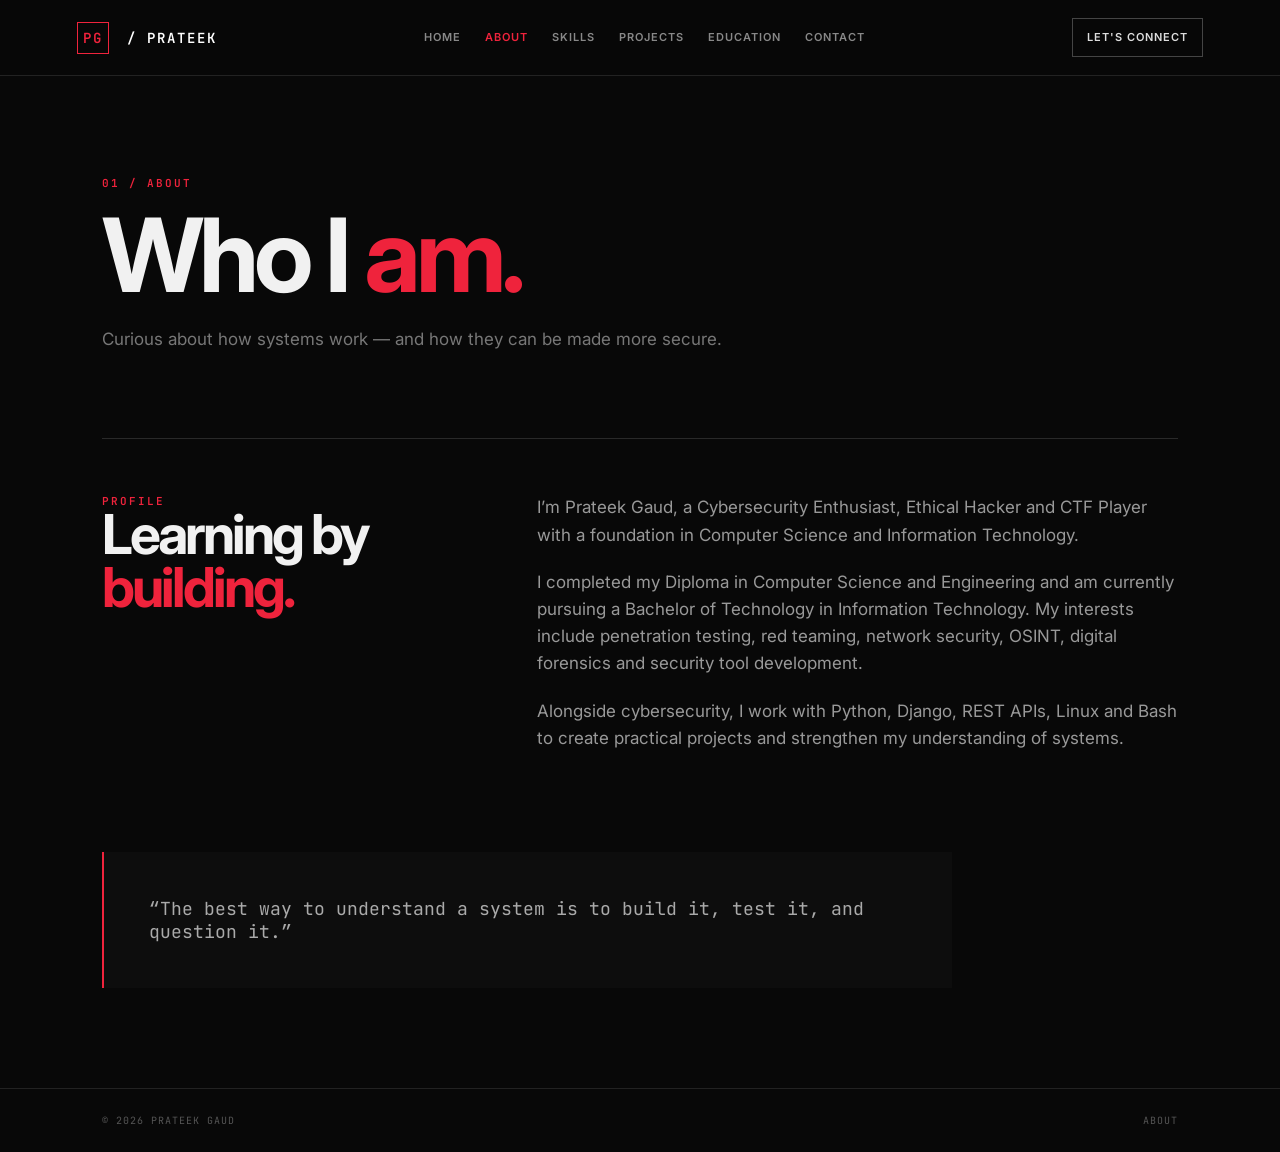
==== about.html @ 1eef25e3 "Add files via upload" ====
<!DOCTYPE html>
<html lang="en">

<head>
    <meta charset="UTF-8">
    <meta name="viewport" content="width=device-width, initial-scale=1.0">
    <title>About | Prateek Gaud</title>
    <link rel="preconnect" href="https://fonts.googleapis.com">
    <link rel="preconnect" href="https://fonts.gstatic.com" crossorigin>
    <link
        href="https://fonts.googleapis.com/css2?family=Inter:wght@400;500;600;700;800&family=JetBrains+Mono:wght@400;500;600&display=swap"
        rel="stylesheet">
    <link rel="stylesheet" href="style.css">
</head>

<body>
    <header class="nav"><a class="logo" href="index.html"><span>PG</span> / PRATEEK</a>
        <nav><a href="index.html">Home</a><a class="active" href="about.html">About</a><a
                href="skills.html">Skills</a><a href="projects.html">Projects</a><a
                href="education.html">Education</a><a href="contact.html">Contact</a></nav><a class="nav-cta"
            href="contact.html">Let's Connect</a>
    </header>
    <main class="page">
        <div class="page-head">
            <p class="kicker">01 / ABOUT</p>
            <h1>Who I <span>am.</span></h1>
            <p>Curious about how systems work — and how they can be made more secure.</p>
        </div>
        <section class="content-grid">
            <div>
                <p class="label">PROFILE</p>
                <h2>Learning by<br><span>building.</span></h2>
            </div>
            <div class="prose">
                <p>I’m Prateek Gaud, a Cybersecurity Enthusiast, Ethical Hacker and CTF Player with a foundation in
                    Computer Science and Information Technology.</p>
                <p>I completed my Diploma in Computer Science and Engineering and am currently pursuing a Bachelor of
                    Technology in Information Technology. My interests include penetration testing, red teaming, network
                    security, OSINT, digital forensics and security tool development.</p>
                <p>Alongside cybersecurity, I work with Python, Django, REST APIs, Linux and Bash to create practical
                    projects and strengthen my understanding of systems.</p>
            </div>
        </section>
        <section class="quote">“The best way to understand a system is to build it, test it, and question it.”</section>
    </main>
    <footer><span>© 2026 PRATEEK GAUD</span><span>ABOUT</span></footer>
</body>

</html>
---- style.css ----
* {
    box-sizing: border-box;
    margin: 0;
    padding: 0
}

html {
    scroll-behavior: smooth
}

body {
    background: #080808;
    color: #f1f1f1;
    font-family: Inter, system-ui, sans-serif;
    line-height: 1.6;
    min-height: 100vh
}

.nav {
    height: 76px;
    padding: 0 6vw;
    display: flex;
    align-items: center;
    justify-content: space-between;
    border-bottom: 1px solid #222;
    position: sticky;
    top: 0;
    background: rgba(8, 8, 8, .9);
    backdrop-filter: blur(14px);
    z-index: 9
}

.logo {
    color: #fff;
    text-decoration: none;
    font: 600 14px "JetBrains Mono", monospace;
    letter-spacing: 2px
}

.logo span {
    display: inline-grid;
    place-items: center;
    width: 32px;
    height: 32px;
    border: 1px solid #ef233c;
    color: #ef233c;
    margin-right: 8px
}

.nav nav {
    display: flex;
    gap: 24px
}

.nav nav a,
.nav-cta {
    color: #888;
    text-decoration: none;
    font-size: 11px;
    font-weight: 600;
    letter-spacing: 1px;
    text-transform: uppercase
}

.nav nav a:hover,
.nav nav a.active {
    color: #ef233c
}

.nav-cta {
    border: 1px solid #444;
    padding: 10px 14px;
    color: #ddd
}

.hero {
    min-height: calc(100vh - 76px);
    padding: 8vw;
    display: grid;
    grid-template-columns: 1.3fr .7fr;
    gap: 7vw;
    align-items: center;
    position: relative
}

.hero-grid {
    position: absolute;
    inset: 0;
    background-image: linear-gradient(#171717 1px, transparent 1px), linear-gradient(90deg, #171717 1px, transparent 1px);
    background-size: 70px 70px;
    mask-image: linear-gradient(to bottom, black, transparent 75%);
    opacity: .35
}

.hero-copy,
.hero-card {
    position: relative;
    z-index: 1
}

.eyebrow,
.kicker,
.project-meta,
.card-tag,
.label,
.edu-status {
    font: 600 11px "JetBrains Mono", monospace;
    letter-spacing: 2px;
    color: #ef233c
}

.pulse {
    display: inline-block;
    width: 7px;
    height: 7px;
    border-radius: 50%;
    background: #ef233c;
    box-shadow: 0 0 15px #ef233c;
    margin-right: 8px
}

.hero h1 {
    font-size: clamp(70px, 10vw, 150px);
    line-height: .84;
    letter-spacing: -7px;
    margin: 24px 0 32px;
    font-weight: 800
}

.hero h1 em {
    font-style: normal;
    color: #ef233c
}

.hero-text {
    max-width: 650px;
    color: #aaa;
    font-size: 17px
}

.hero-text strong {
    color: #fff
}

.hero-actions {
    display: flex;
    gap: 12px;
    margin: 34px 0
}

.btn {
    display: inline-block;
    padding: 14px 20px;
    text-decoration: none;
    font-size: 12px;
    font-weight: 700;
    text-transform: uppercase;
    letter-spacing: 1px
}

.btn.primary {
    background: #ef233c;
    color: #fff
}

.btn.ghost {
    border: 1px solid #444;
    color: #ddd
}

.terminal {
    max-width: 590px;
    border: 1px solid #2b2b2b;
    background: #0d0d0d;
    margin-top: 36px;
    font: 12px "JetBrains Mono", monospace
}

.terminal-top {
    height: 34px;
    border-bottom: 1px solid #262626;
    display: flex;
    align-items: center;
    gap: 6px;
    padding: 0 12px;
    color: #666
}

.terminal-top i {
    width: 7px;
    height: 7px;
    border-radius: 50%;
    background: #333
}

.terminal-top span {
    margin-left: 8px
}

.terminal-body {
    padding: 15px 18px
}

.terminal-body p {
    margin: 5px 0
}

.prompt {
    color: #ef233c
}

.out {
    color: #888;
    padding-left: 17px
}

.hero-card {
    border: 1px solid #292929;
    padding: 38px;
    background: linear-gradient(145deg, #111, #090909);
    min-height: 430px;
    display: flex;
    flex-direction: column;
    justify-content: space-between
}

.crosshair {
    font: 80px "JetBrains Mono";
    color: #ef233c;
    opacity: .7;
    position: absolute;
    right: 25px;
    top: 40px
}

.hero-card h3 {
    font-size: 48px;
    line-height: 1;
    letter-spacing: -2px;
    margin-top: 60px
}

.stats {
    border-top: 1px solid #333;
    padding-top: 22px;
    display: flex;
    justify-content: space-between
}

.stats div {
    display: flex;
    flex-direction: column
}

.stats strong {
    font: 500 23px "JetBrains Mono";
    color: #ef233c
}

.stats span {
    font-size: 10px;
    text-transform: uppercase;
    color: #777;
    letter-spacing: 1px
}

.home-strip {
    display: grid;
    grid-template-columns: repeat(3, 1fr);
    border-top: 1px solid #222
}

.home-strip>div {
    padding: 45px 7vw;
    border-right: 1px solid #222
}

.home-strip>div:last-child {
    border-right: 0
}

.home-strip span {
    color: #ef233c;
    font: 12px "JetBrains Mono"
}

.home-strip h2 {
    margin: 12px 0 5px
}

.home-strip p {
    color: #777;
    font-size: 14px
}

.page {
    padding: 100px 8vw;
    min-height: calc(100vh - 130px)
}

.page-head {
    max-width: 850px;
    padding-bottom: 85px
}

.page-head h1 {
    font-size: clamp(55px, 8vw, 105px);
    line-height: .92;
    letter-spacing: -5px;
    margin: 18px 0 24px
}

.page-head h1 span,
.page h2 span,
.contact-page h1 span {
    color: #ef233c
}

.page-head>p:last-child {
    color: #777;
    font-size: 17px;
    max-width: 650px
}

.content-grid {
    display: grid;
    grid-template-columns: .7fr 1.3fr;
    gap: 7vw;
    border-top: 1px solid #292929;
    padding-top: 55px
}

.content-grid h2 {
    font-size: 55px;
    line-height: .95;
    letter-spacing: -3px
}

.prose {
    max-width: 720px;
    color: #999;
    font-size: 17px
}

.prose p+p {
    margin-top: 20px
}

.quote {
    margin-top: 100px;
    padding: 45px;
    border-left: 2px solid #ef233c;
    background: #0d0d0d;
    color: #aaa;
    font: 18px "JetBrains Mono";
    max-width: 850px
}

.skill-grid {
    display: grid;
    grid-template-columns: 1fr 1fr;
    border-top: 1px solid #292929
}

.skill-grid.large {
    max-width: 1000px
}

.skill {
    padding: 35px 30px 38px 0;
    border-bottom: 1px solid #292929
}

.skill:nth-child(odd) {
    border-right: 1px solid #292929;
    padding-right: 45px
}

.skill:nth-child(even) {
    padding-left: 45px
}

.num,
.project-number {
    font: 12px "JetBrains Mono";
    color: #ef233c
}

.skill h3 {
    margin: 17px 0 8px;
    font-size: 25px
}

.skill p {
    color: #777;
    font-size: 14px
}

.project-list {
    border-top: 1px solid #292929
}

.project {
    display: grid;
    grid-template-columns: 60px 1fr 45px;
    gap: 25px;
    padding: 34px 0;
    border-bottom: 1px solid #292929;
    align-items: start
}

.project-main h3 {
    font-size: 32px;
    margin: 7px 0
}

.project-main p {
    color: #888;
    max-width: 750px
}

.tags {
    display: flex;
    flex-wrap: wrap;
    gap: 8px;
    margin-top: 18px
}

.tags span {
    border: 1px solid #333;
    padding: 5px 9px;
    color: #777;
    font: 10px "JetBrains Mono"
}

.arrow {
    color: #ef233c;
    text-decoration: none;
    font-size: 25px
}

.education-timeline {
    border-left: 1px solid #333;
    max-width: 1000px
}

.edu-card {
    display: grid;
    grid-template-columns: 150px 1fr;
    gap: 30px;
    padding: 0 0 65px 35px;
    position: relative
}

.edu-card:before {
    content: "";
    position: absolute;
    left: -4px;
    top: 5px;
    width: 7px;
    height: 7px;
    border-radius: 50%;
    background: #555
}

.edu-card.current:before {
    background: #ef233c;
    box-shadow: 0 0 12px #ef233c
}

.edu-year {
    font: 12px "JetBrains Mono";
    color: #ef233c
}

.edu-card h2 {
    font-size: 29px;
    margin: 8px 0
}

.edu-date {
    font: 12px "JetBrains Mono";
    color: #666;
    margin-bottom: 14px
}

.edu-card p:not(.edu-date) {
    color: #777;
    max-width: 700px
}

.contact-page {
    min-height: calc(100vh - 130px);
    display: flex;
    flex-direction: column;
    align-items: center;
    justify-content: center;
    text-align: center;
    padding: 100px 7vw;
    background: radial-gradient(circle at 50% 40%, #210b0f 0, #080808 42%)
}

.contact-page h1 {
    font-size: clamp(55px, 8vw, 110px);
    line-height: .9;
    letter-spacing: -5px;
    margin: 20px 0
}

.contact-page>p:not(.kicker) {
    color: #888
}

.contact-links {
    display: flex;
    justify-content: center;
    gap: 12px;
    margin-top: 38px;
    flex-wrap: wrap
}

.contact-links a {
    color: #fff;
    text-decoration: none;
    border: 1px solid #333;
    padding: 13px 20px;
    font-size: 12px;
    text-transform: uppercase;
    letter-spacing: 1px
}

.contact-links a:hover {
    border-color: #ef233c;
    color: #ef233c
}

.contact-note {
    margin-top: 30px;
    color: #555;
    font-size: 11px;
    font-family: "JetBrains Mono"
}

footer {
    padding: 25px 8vw;
    border-top: 1px solid #222;
    display: flex;
    justify-content: space-between;
    color: #555;
    font: 10px "JetBrains Mono";
    letter-spacing: 1px
}

@media(max-width:900px) {
    .nav {
        padding: 0 5vw
    }

    .nav nav {
        display: none
    }

    .nav-cta {
        padding: 9px 11px
    }

    .hero {
        grid-template-columns: 1fr;
        padding: 80px 7vw
    }

    .hero h1 {
        font-size: 18vw;
        letter-spacing: -4px
    }

    .hero-card {
        display: none
    }

    .home-strip {
        grid-template-columns: 1fr
    }

    .home-strip>div {
        border-right: 0;
        border-bottom: 1px solid #222;
        padding: 35px 7vw
    }

    .page {
        padding: 75px 7vw
    }

    .content-grid {
        grid-template-columns: 1fr;
        gap: 45px
    }

    .skill-grid {
        grid-template-columns: 1fr
    }

    .skill:nth-child(odd) {
        border-right: 0;
        padding-right: 0
    }

    .skill:nth-child(even) {
        padding-left: 0
    }

    .project {
        grid-template-columns: 35px 1fr 25px
    }

    .project-main h3 {
        font-size: 25px
    }

    .edu-card {
        grid-template-columns: 1fr;
        gap: 8px
    }

    .contact-page h1 {
        letter-spacing: -3px
    }

    footer {
        padding: 22px 7vw;
        gap: 12px;
        flex-direction: column
    }
}
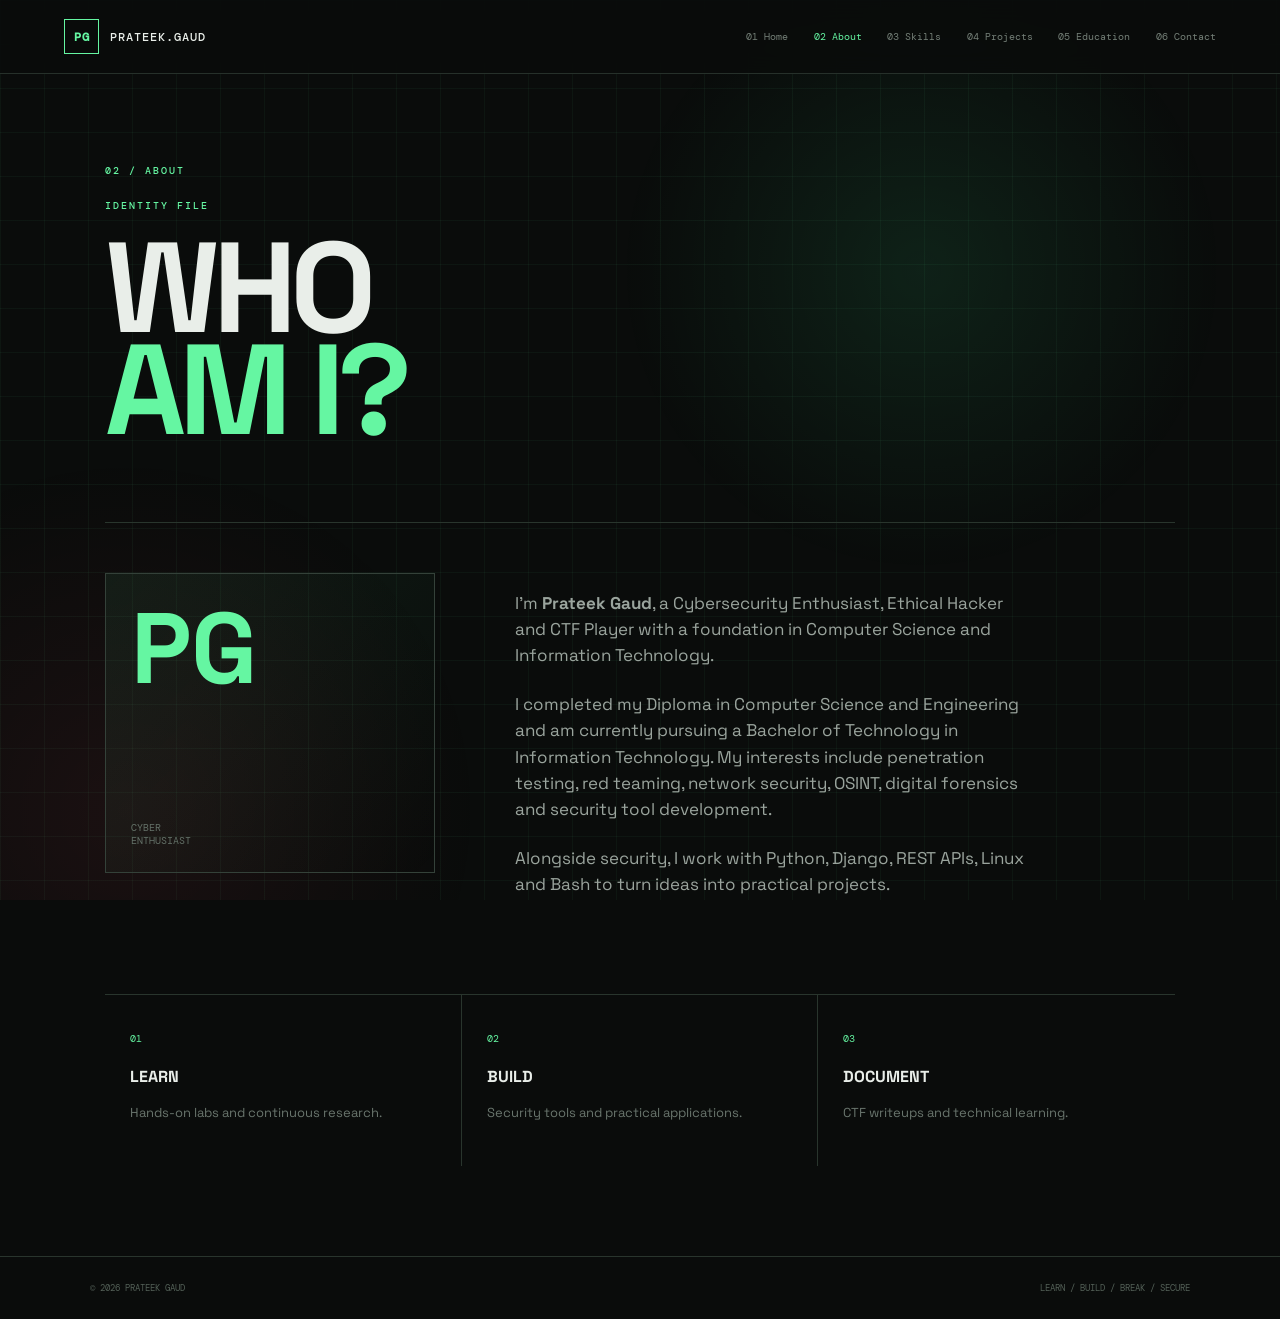
==== commit 0f660658: "Add files via upload" ====
--- a/about.html
+++ b/about.html
@@ -1,49 +1,60 @@
-<!DOCTYPE html>
+<!doctype html>
 <html lang="en">
 
 <head>
-    <meta charset="UTF-8">
-    <meta name="viewport" content="width=device-width, initial-scale=1.0">
-    <title>About | Prateek Gaud</title>
+    <meta charset="utf-8">
+    <meta name="viewport" content="width=device-width,initial-scale=1">
+    <meta name="description" content="Prateek Gaud — Cybersecurity Enthusiast, Ethical Hacker and Python Developer.">
+    <title>About // Prateek Gaud</title>
     <link rel="preconnect" href="https://fonts.googleapis.com">
     <link rel="preconnect" href="https://fonts.gstatic.com" crossorigin>
     <link
-        href="https://fonts.googleapis.com/css2?family=Inter:wght@400;500;600;700;800&family=JetBrains+Mono:wght@400;500;600&display=swap"
+        href="https://fonts.googleapis.com/css2?family=DM+Mono:wght@400;500&family=Space+Grotesk:wght@400;500;600;700&display=swap"
         rel="stylesheet">
     <link rel="stylesheet" href="style.css">
 </head>
 
 <body>
-    <header class="nav"><a class="logo" href="index.html"><span>PG</span> / PRATEEK</a>
-        <nav><a href="index.html">Home</a><a class="active" href="about.html">About</a><a
-                href="skills.html">Skills</a><a href="projects.html">Projects</a><a
-                href="education.html">Education</a><a href="contact.html">Contact</a></nav><a class="nav-cta"
-            href="contact.html">Let's Connect</a>
+    <div class="bg-grid"></div>
+    <div class="scanline"></div>
+    <header class="topbar"><a class="brand" href="index.html"><b>PG</b><span>PRATEEK.GAUD</span></a><button class="menu"
+            aria-label="Open menu"><span></span><span></span><span></span></button>
+        <nav><a class="" href="index.html">01 Home</a><a class="active" href="about.html">02 About</a><a class=""
+                href="skills.html">03 Skills</a><a class="" href="projects.html">04 Projects</a><a class=""
+                href="education.html">05 Education</a><a class="" href="contact.html">06 Contact</a></nav>
     </header>
     <main class="page">
-        <div class="page-head">
-            <p class="kicker">01 / ABOUT</p>
-            <h1>Who I <span>am.</span></h1>
-            <p>Curious about how systems work — and how they can be made more secure.</p>
+        <div class="page-number">02 / ABOUT</div>
+        <div class="page-heading">
+            <p class="tiny">IDENTITY FILE</p>
+            <h1>WHO<br><em>AM I?</em></h1>
         </div>
-        <section class="content-grid">
-            <div>
-                <p class="label">PROFILE</p>
-                <h2>Learning by<br><span>building.</span></h2>
-            </div>
-            <div class="prose">
-                <p>I’m Prateek Gaud, a Cybersecurity Enthusiast, Ethical Hacker and CTF Player with a foundation in
-                    Computer Science and Information Technology.</p>
+        <div class="about-layout">
+            <div class="profile-mark"><span>PG</span><small>CYBER<br>ENTHUSIAST</small></div>
+            <div class="copy">
+                <p>I’m <strong>Prateek Gaud</strong>, a Cybersecurity Enthusiast, Ethical Hacker and CTF Player with a
+                    foundation in Computer Science and Information Technology.</p>
                 <p>I completed my Diploma in Computer Science and Engineering and am currently pursuing a Bachelor of
                     Technology in Information Technology. My interests include penetration testing, red teaming, network
                     security, OSINT, digital forensics and security tool development.</p>
-                <p>Alongside cybersecurity, I work with Python, Django, REST APIs, Linux and Bash to create practical
-                    projects and strengthen my understanding of systems.</p>
+                <p>Alongside security, I work with Python, Django, REST APIs, Linux and Bash to turn ideas into
+                    practical projects.</p>
             </div>
-        </section>
-        <section class="quote">“The best way to understand a system is to build it, test it, and question it.”</section>
+        </div>
+        <div class="facts">
+            <div><span>01</span><b>LEARN</b>
+                <p>Hands-on labs and continuous research.</p>
+            </div>
+            <div><span>02</span><b>BUILD</b>
+                <p>Security tools and practical applications.</p>
+            </div>
+            <div><span>03</span><b>DOCUMENT</b>
+                <p>CTF writeups and technical learning.</p>
+            </div>
+        </div>
     </main>
-    <footer><span>© 2026 PRATEEK GAUD</span><span>ABOUT</span></footer>
+    <footer><span>© 2026 PRATEEK GAUD</span><span>LEARN / BUILD / BREAK / SECURE</span></footer>
+    <script src="script.js"></script>
 </body>
 
 </html>
--- a/style.css
+++ b/style.css
@@ -1,7 +1,5 @@
 * {
-    box-sizing: border-box;
-    margin: 0;
-    padding: 0
+    box-sizing: border-box
 }
 
 html {
@@ -9,627 +7,713 @@
 }
 
 body {
-    background: #080808;
-    color: #f1f1f1;
-    font-family: Inter, system-ui, sans-serif;
-    line-height: 1.6;
-    min-height: 100vh
-}
-
-.nav {
-    height: 76px;
-    padding: 0 6vw;
+    margin: 0;
+    background: #0a0c0b;
+    color: #e9eee9;
+    font-family: "Space Grotesk", sans-serif;
+    line-height: 1.55;
+    overflow-x: hidden
+}
+
+a {
+    color: inherit
+}
+
+.bg-grid {
+    position: fixed;
+    inset: 0;
+    z-index: -3;
+    background-image: linear-gradient(rgba(105, 255, 170, .045) 1px, transparent 1px), linear-gradient(90deg, rgba(105, 255, 170, .045) 1px, transparent 1px);
+    background-size: 44px 44px
+}
+
+.bg-grid:after {
+    content: "";
+    position: absolute;
+    inset: 0;
+    background: radial-gradient(circle at 72% 30%, rgba(62, 255, 155, .09), transparent 27%), radial-gradient(circle at 10% 90%, rgba(255, 75, 105, .07), transparent 25%)
+}
+
+.scanline {
+    position: fixed;
+    inset: 0;
+    pointer-events: none;
+    z-index: 20;
+    background: repeating-linear-gradient(0deg, transparent 0 3px, rgba(255, 255, 255, .012) 4px)
+}
+
+.topbar {
+    height: 74px;
+    padding: 0 clamp(18px, 5vw, 70px);
     display: flex;
     align-items: center;
     justify-content: space-between;
-    border-bottom: 1px solid #222;
+    border-bottom: 1px solid #26302a;
+    background: rgba(10, 12, 11, .86);
+    backdrop-filter: blur(12px);
     position: sticky;
     top: 0;
-    background: rgba(8, 8, 8, .9);
-    backdrop-filter: blur(14px);
-    z-index: 9
-}
-
-.logo {
-    color: #fff;
+    z-index: 10
+}
+
+.brand {
     text-decoration: none;
-    font: 600 14px "JetBrains Mono", monospace;
-    letter-spacing: 2px
-}
-
-.logo span {
-    display: inline-grid;
+    display: flex;
+    align-items: center;
+    gap: 11px;
+    font: 500 12px "DM Mono";
+    letter-spacing: 1px
+}
+
+.brand b {
+    width: 35px;
+    height: 35px;
+    display: grid;
     place-items: center;
-    width: 32px;
-    height: 32px;
-    border: 1px solid #ef233c;
-    color: #ef233c;
-    margin-right: 8px
-}
-
-.nav nav {
-    display: flex;
-    gap: 24px
-}
-
-.nav nav a,
-.nav-cta {
-    color: #888;
+    border: 1px solid #65f6a2;
+    color: #65f6a2
+}
+
+.topbar nav {
+    display: flex;
+    gap: clamp(12px, 2vw, 30px)
+}
+
+.topbar nav a {
+    font: 400 10px "DM Mono";
     text-decoration: none;
-    font-size: 11px;
-    font-weight: 600;
-    letter-spacing: 1px;
-    text-transform: uppercase
-}
-
-.nav nav a:hover,
-.nav nav a.active {
-    color: #ef233c
-}
-
-.nav-cta {
-    border: 1px solid #444;
-    padding: 10px 14px;
-    color: #ddd
+    color: #758078
+}
+
+.topbar nav a:hover,
+.topbar nav a.active {
+    color: #65f6a2
+}
+
+.menu {
+    display: none;
+    background: none;
+    border: 0;
+    padding: 5px
+}
+
+.menu span {
+    display: block;
+    width: 24px;
+    height: 2px;
+    background: #65f6a2;
+    margin: 5px
 }
 
 .hero {
-    min-height: calc(100vh - 76px);
-    padding: 8vw;
-    display: grid;
-    grid-template-columns: 1.3fr .7fr;
-    gap: 7vw;
-    align-items: center;
+    min-height: calc(100vh - 74px);
+    padding: clamp(35px, 7vw, 100px) clamp(20px, 8vw, 120px);
+    display: grid;
+    grid-template-columns: 1fr 280px;
+    gap: 60px;
     position: relative
 }
 
-.hero-grid {
-    position: absolute;
-    inset: 0;
-    background-image: linear-gradient(#171717 1px, transparent 1px), linear-gradient(90deg, #171717 1px, transparent 1px);
-    background-size: 70px 70px;
-    mask-image: linear-gradient(to bottom, black, transparent 75%);
-    opacity: .35
-}
-
-.hero-copy,
-.hero-card {
-    position: relative;
-    z-index: 1
-}
-
-.eyebrow,
-.kicker,
-.project-meta,
-.card-tag,
-.label,
-.edu-status {
-    font: 600 11px "JetBrains Mono", monospace;
+.hero-top {
+    grid-column: 1/-1;
+    display: flex;
+    justify-content: space-between;
+    font: 10px "DM Mono";
+    color: #68736c
+}
+
+.hero-top i {
+    color: #65f6a2;
+    font-style: normal
+}
+
+.hero-title {
+    align-self: center
+}
+
+.tiny,
+.page-number,
+.contact-code {
+    font: 500 10px "DM Mono";
     letter-spacing: 2px;
-    color: #ef233c
-}
-
-.pulse {
-    display: inline-block;
-    width: 7px;
-    height: 7px;
-    border-radius: 50%;
-    background: #ef233c;
-    box-shadow: 0 0 15px #ef233c;
-    margin-right: 8px
+    color: #65f6a2
 }
 
 .hero h1 {
-    font-size: clamp(70px, 10vw, 150px);
-    line-height: .84;
-    letter-spacing: -7px;
-    margin: 24px 0 32px;
-    font-weight: 800
-}
-
-.hero h1 em {
-    font-style: normal;
-    color: #ef233c
-}
-
-.hero-text {
+    font-size: clamp(68px, 12vw, 175px);
+    line-height: .78;
+    letter-spacing: -8px;
+    margin: 25px 0
+}
+
+.hero h1 span {
+    color: #65f6a2
+}
+
+.cursor {
+    font-size: .55em;
+    animation: blink 1s infinite
+}
+
+.lead {
     max-width: 650px;
-    color: #aaa;
-    font-size: 17px
-}
-
-.hero-text strong {
-    color: #fff
-}
-
-.hero-actions {
+    color: #9aa59d;
+    font-size: clamp(15px, 1.7vw, 19px)
+}
+
+.buttons {
     display: flex;
     gap: 12px;
-    margin: 34px 0
+    margin-top: 32px;
+    flex-wrap: wrap
 }
 
 .btn {
     display: inline-block;
-    padding: 14px 20px;
     text-decoration: none;
+    border: 1px solid #354139;
+    padding: 13px 17px;
+    font: 500 10px "DM Mono"
+}
+
+.btn.hot {
+    background: #65f6a2;
+    color: #08100b;
+    border-color: #65f6a2
+}
+
+.hero-ascii {
+    align-self: center;
+    border-left: 1px solid #29352d;
+    padding: 30px;
+    width: 100%;
+    min-height: 330px;
+    display: flex;
+    flex-direction: column;
+    justify-content: center;
+    position: relative
+}
+
+.hero-ascii p {
+    font: 500 30px/1.05 "DM Mono";
+    color: #aab4ad
+}
+
+.orbit {
+    font-size: 115px;
+    color: #65f6a2;
+    opacity: .65;
+    text-align: center;
+    position: absolute;
+    right: 10px;
+    top: 10px
+}
+
+.coord {
+    position: absolute;
+    bottom: 20px;
+    font: 10px "DM Mono";
+    color: #556158
+}
+
+.ticker {
+    border-top: 1px solid #29352d;
+    border-bottom: 1px solid #29352d;
+    padding: 15px 4vw;
+    display: flex;
+    justify-content: space-around;
+    gap: 20px;
+    overflow: hidden;
+    white-space: nowrap;
+    font: 11px "DM Mono";
+    color: #87938a
+}
+
+.ticker b {
+    color: #65f6a2
+}
+
+.intro {
+    max-width: 1200px;
+    margin: auto;
+    padding: 120px 7vw;
+    display: grid;
+    grid-template-columns: 90px 1fr 1fr;
+    gap: 45px
+}
+
+.section-no {
+    font: 11px "DM Mono";
+    color: #59645d
+}
+
+.intro h2 {
+    font-size: clamp(40px, 5vw, 70px);
+    line-height: .95;
+    letter-spacing: -3px;
+    margin: 18px 0
+}
+
+.intro em,
+.page-heading em,
+.contact em {
+    font-style: normal;
+    color: #65f6a2
+}
+
+.copy {
+    color: #8d9890;
+    align-self: end;
+    max-width: 520px
+}
+
+.page {
+    max-width: 1250px;
+    margin: auto;
+    padding: 90px clamp(20px, 7vw, 100px);
+    min-height: calc(100vh - 130px)
+}
+
+.page-heading {
+    margin: 22px 0 80px
+}
+
+.page-heading h1 {
+    font-size: clamp(65px, 10vw, 135px);
+    line-height: .8;
+    letter-spacing: -7px;
+    margin: 25px 0
+}
+
+.about-layout {
+    display: grid;
+    grid-template-columns: 330px 1fr;
+    gap: 80px;
+    border-top: 1px solid #29352d;
+    padding-top: 50px
+}
+
+.profile-mark {
+    height: 300px;
+    border: 1px solid #344139;
+    display: flex;
+    flex-direction: column;
+    justify-content: space-between;
+    padding: 25px;
+    background: linear-gradient(135deg, rgba(101, 246, 162, .07), transparent)
+}
+
+.profile-mark span {
+    font-size: 100px;
+    font-weight: 700;
+    color: #65f6a2;
+    line-height: 1
+}
+
+.profile-mark small {
+    font: 10px "DM Mono";
+    color: #647168
+}
+
+.copy {
+    font-size: 17px;
+    color: #9aa49d
+}
+
+.copy p+p {
+    margin-top: 22px
+}
+
+.facts {
+    display: grid;
+    grid-template-columns: repeat(3, 1fr);
+    margin-top: 80px;
+    border-top: 1px solid #29352d
+}
+
+.facts div {
+    padding: 30px 25px;
+    border-right: 1px solid #29352d
+}
+
+.facts div:last-child {
+    border-right: 0
+}
+
+.facts span {
+    font: 10px "DM Mono";
+    color: #65f6a2
+}
+
+.facts b {
+    display: block;
+    margin: 15px 0 5px
+}
+
+.facts p {
+    color: #69756d;
+    font-size: 13px
+}
+
+.skill-cards {
+    display: grid;
+    grid-template-columns: 1fr 1fr;
+    gap: 1px;
+    background: #29352d;
+    border: 1px solid #29352d
+}
+
+.skill-cards article {
+    background: #0b0e0c;
+    padding: 35px;
+    min-height: 260px
+}
+
+.skill-cards span {
+    font: 10px "DM Mono";
+    color: #65f6a2
+}
+
+.skill-cards h2 {
+    font-size: 30px;
+    line-height: 1;
+    margin: 45px 0 20px
+}
+
+.skill-cards p {
+    color: #758078;
+    font-size: 14px
+}
+
+.project-stack {
+    border-top: 1px solid #29352d
+}
+
+.project-stack article {
+    display: grid;
+    grid-template-columns: 65px 1fr 50px;
+    gap: 20px;
+    padding: 42px 0;
+    border-bottom: 1px solid #29352d
+}
+
+.project-id {
+    font: 12px "DM Mono";
+    color: #65f6a2
+}
+
+.project-stack small {
+    font: 10px "DM Mono";
+    color: #68746b
+}
+
+.project-stack h2 {
+    font-size: clamp(32px, 5vw, 65px);
+    line-height: .9;
+    letter-spacing: -3px;
+    margin: 13px 0
+}
+
+.project-stack p {
+    max-width: 750px;
+    color: #8b958e
+}
+
+.chips {
+    display: flex;
+    gap: 7px;
+    flex-wrap: wrap;
+    margin-top: 20px
+}
+
+.chips i {
+    font: 9px "DM Mono";
+    font-style: normal;
+    border: 1px solid #334037;
+    padding: 5px 8px;
+    color: #6d786f
+}
+
+.project-arrow {
+    color: #65f6a2;
+    font-size: 24px
+}
+
+.edu {
+    max-width: 1000px;
+    border-left: 1px solid #334037
+}
+
+.edu-item {
+    display: grid;
+    grid-template-columns: 110px 30px 1fr;
+    gap: 20px;
+    padding: 0 0 70px 25px;
+    position: relative
+}
+
+.edu-time {
+    font: 11px "DM Mono";
+    color: #65f6a2
+}
+
+.edu-marker {
+    color: #65f6a2;
     font-size: 12px;
-    font-weight: 700;
-    text-transform: uppercase;
-    letter-spacing: 1px
-}
-
-.btn.primary {
-    background: #ef233c;
-    color: #fff
-}
-
-.btn.ghost {
-    border: 1px solid #444;
-    color: #ddd
-}
-
-.terminal {
-    max-width: 590px;
-    border: 1px solid #2b2b2b;
-    background: #0d0d0d;
-    margin-top: 36px;
-    font: 12px "JetBrains Mono", monospace
-}
-
-.terminal-top {
-    height: 34px;
-    border-bottom: 1px solid #262626;
-    display: flex;
-    align-items: center;
-    gap: 6px;
-    padding: 0 12px;
-    color: #666
-}
-
-.terminal-top i {
-    width: 7px;
-    height: 7px;
-    border-radius: 50%;
-    background: #333
-}
-
-.terminal-top span {
-    margin-left: 8px
-}
-
-.terminal-body {
-    padding: 15px 18px
-}
-
-.terminal-body p {
-    margin: 5px 0
-}
-
-.prompt {
-    color: #ef233c
-}
-
-.out {
-    color: #888;
-    padding-left: 17px
-}
-
-.hero-card {
-    border: 1px solid #292929;
-    padding: 38px;
-    background: linear-gradient(145deg, #111, #090909);
-    min-height: 430px;
-    display: flex;
-    flex-direction: column;
-    justify-content: space-between
-}
-
-.crosshair {
-    font: 80px "JetBrains Mono";
-    color: #ef233c;
-    opacity: .7;
-    position: absolute;
-    right: 25px;
-    top: 40px
-}
-
-.hero-card h3 {
-    font-size: 48px;
+    margin-left: -31px
+}
+
+.edu-item small {
+    font: 10px "DM Mono";
+    color: #65f6a2
+}
+
+.edu-item h2 {
+    font-size: clamp(27px, 4vw, 45px);
     line-height: 1;
-    letter-spacing: -2px;
-    margin-top: 60px
-}
-
-.stats {
-    border-top: 1px solid #333;
-    padding-top: 22px;
-    display: flex;
-    justify-content: space-between
-}
-
-.stats div {
-    display: flex;
-    flex-direction: column
-}
-
-.stats strong {
-    font: 500 23px "JetBrains Mono";
-    color: #ef233c
-}
-
-.stats span {
-    font-size: 10px;
-    text-transform: uppercase;
-    color: #777;
-    letter-spacing: 1px
-}
-
-.home-strip {
-    display: grid;
-    grid-template-columns: repeat(3, 1fr);
-    border-top: 1px solid #222
-}
-
-.home-strip>div {
-    padding: 45px 7vw;
-    border-right: 1px solid #222
-}
-
-.home-strip>div:last-child {
-    border-right: 0
-}
-
-.home-strip span {
-    color: #ef233c;
-    font: 12px "JetBrains Mono"
-}
-
-.home-strip h2 {
-    margin: 12px 0 5px
-}
-
-.home-strip p {
-    color: #777;
-    font-size: 14px
-}
-
-.page {
-    padding: 100px 8vw;
-    min-height: calc(100vh - 130px)
-}
-
-.page-head {
-    max-width: 850px;
-    padding-bottom: 85px
-}
-
-.page-head h1 {
-    font-size: clamp(55px, 8vw, 105px);
-    line-height: .92;
-    letter-spacing: -5px;
-    margin: 18px 0 24px
-}
-
-.page-head h1 span,
-.page h2 span,
-.contact-page h1 span {
-    color: #ef233c
-}
-
-.page-head>p:last-child {
-    color: #777;
-    font-size: 17px;
-    max-width: 650px
-}
-
-.content-grid {
-    display: grid;
-    grid-template-columns: .7fr 1.3fr;
-    gap: 7vw;
-    border-top: 1px solid #292929;
-    padding-top: 55px
-}
-
-.content-grid h2 {
-    font-size: 55px;
-    line-height: .95;
-    letter-spacing: -3px
-}
-
-.prose {
-    max-width: 720px;
-    color: #999;
-    font-size: 17px
-}
-
-.prose p+p {
-    margin-top: 20px
-}
-
-.quote {
-    margin-top: 100px;
-    padding: 45px;
-    border-left: 2px solid #ef233c;
-    background: #0d0d0d;
-    color: #aaa;
-    font: 18px "JetBrains Mono";
-    max-width: 850px
-}
-
-.skill-grid {
-    display: grid;
-    grid-template-columns: 1fr 1fr;
-    border-top: 1px solid #292929
-}
-
-.skill-grid.large {
-    max-width: 1000px
-}
-
-.skill {
-    padding: 35px 30px 38px 0;
-    border-bottom: 1px solid #292929
-}
-
-.skill:nth-child(odd) {
-    border-right: 1px solid #292929;
-    padding-right: 45px
-}
-
-.skill:nth-child(even) {
-    padding-left: 45px
-}
-
-.num,
-.project-number {
-    font: 12px "JetBrains Mono";
-    color: #ef233c
-}
-
-.skill h3 {
-    margin: 17px 0 8px;
-    font-size: 25px
-}
-
-.skill p {
-    color: #777;
-    font-size: 14px
-}
-
-.project-list {
-    border-top: 1px solid #292929
-}
-
-.project {
-    display: grid;
-    grid-template-columns: 60px 1fr 45px;
-    gap: 25px;
-    padding: 34px 0;
-    border-bottom: 1px solid #292929;
-    align-items: start
-}
-
-.project-main h3 {
-    font-size: 32px;
-    margin: 7px 0
-}
-
-.project-main p {
-    color: #888;
-    max-width: 750px
-}
-
-.tags {
-    display: flex;
-    flex-wrap: wrap;
-    gap: 8px;
-    margin-top: 18px
-}
-
-.tags span {
-    border: 1px solid #333;
-    padding: 5px 9px;
-    color: #777;
-    font: 10px "JetBrains Mono"
-}
-
-.arrow {
-    color: #ef233c;
-    text-decoration: none;
-    font-size: 25px
-}
-
-.education-timeline {
-    border-left: 1px solid #333;
-    max-width: 1000px
-}
-
-.edu-card {
-    display: grid;
-    grid-template-columns: 150px 1fr;
-    gap: 30px;
-    padding: 0 0 65px 35px;
-    position: relative
-}
-
-.edu-card:before {
-    content: "";
-    position: absolute;
-    left: -4px;
-    top: 5px;
-    width: 7px;
-    height: 7px;
-    border-radius: 50%;
-    background: #555
-}
-
-.edu-card.current:before {
-    background: #ef233c;
-    box-shadow: 0 0 12px #ef233c
-}
-
-.edu-year {
-    font: 12px "JetBrains Mono";
-    color: #ef233c
-}
-
-.edu-card h2 {
-    font-size: 29px;
-    margin: 8px 0
-}
-
-.edu-date {
-    font: 12px "JetBrains Mono";
-    color: #666;
-    margin-bottom: 14px
-}
-
-.edu-card p:not(.edu-date) {
-    color: #777;
+    margin: 12px 0
+}
+
+.edu-item .date {
+    font: 10px "DM Mono";
+    color: #68746b
+}
+
+.edu-item p:not(.date) {
+    color: #7d8880;
     max-width: 700px
 }
 
-.contact-page {
+.contact {
     min-height: calc(100vh - 130px);
+    padding: 100px 7vw;
     display: flex;
     flex-direction: column;
     align-items: center;
-    justify-content: center;
     text-align: center;
-    padding: 100px 7vw;
-    background: radial-gradient(circle at 50% 40%, #210b0f 0, #080808 42%)
-}
-
-.contact-page h1 {
-    font-size: clamp(55px, 8vw, 110px);
-    line-height: .9;
-    letter-spacing: -5px;
-    margin: 20px 0
-}
-
-.contact-page>p:not(.kicker) {
-    color: #888
-}
-
-.contact-links {
-    display: flex;
-    justify-content: center;
-    gap: 12px;
-    margin-top: 38px;
-    flex-wrap: wrap
-}
-
-.contact-links a {
-    color: #fff;
+    justify-content: center
+}
+
+.contact h1 {
+    font-size: clamp(65px, 11vw, 145px);
+    line-height: .8;
+    letter-spacing: -8px;
+    margin: 25px 0
+}
+
+.contact>p:not(.note) {
+    color: #7d8880
+}
+
+.contact-grid {
+    width: min(1000px, 100%);
+    display: grid;
+    grid-template-columns: repeat(3, 1fr);
+    gap: 1px;
+    background: #29352d;
+    border: 1px solid #29352d;
+    margin-top: 50px
+}
+
+.contact-grid a {
+    background: #0b0e0c;
     text-decoration: none;
-    border: 1px solid #333;
-    padding: 13px 20px;
-    font-size: 12px;
-    text-transform: uppercase;
-    letter-spacing: 1px
-}
-
-.contact-links a:hover {
-    border-color: #ef233c;
-    color: #ef233c
-}
-
-.contact-note {
-    margin-top: 30px;
-    color: #555;
-    font-size: 11px;
-    font-family: "JetBrains Mono"
+    text-align: left;
+    padding: 28px;
+    display: flex;
+    flex-direction: column;
+    gap: 18px
+}
+
+.contact-grid small,
+.contact-grid span {
+    font: 9px "DM Mono";
+    color: #65f6a2
+}
+
+.contact-grid b {
+    font-size: 25px
+}
+
+.note {
+    font: 10px "DM Mono";
+    color: #4f5952;
+    margin-top: 25px
 }
 
 footer {
-    padding: 25px 8vw;
-    border-top: 1px solid #222;
+    padding: 25px clamp(20px, 7vw, 100px);
+    border-top: 1px solid #29352d;
     display: flex;
     justify-content: space-between;
-    color: #555;
-    font: 10px "JetBrains Mono";
-    letter-spacing: 1px
-}
-
-@media(max-width:900px) {
-    .nav {
-        padding: 0 5vw
-    }
-
-    .nav nav {
+    color: #536057;
+    font: 9px "DM Mono"
+}
+
+@keyframes blink {
+    50% {
+        opacity: 0
+    }
+}
+
+@media(max-width:800px) {
+    .topbar nav {
         display: none
     }
 
-    .nav-cta {
-        padding: 9px 11px
+    .menu {
+        display: block
+    }
+
+    .topbar nav.open {
+        display: flex;
+        position: absolute;
+        top: 74px;
+        left: 0;
+        right: 0;
+        background: #0b0e0c;
+        border-bottom: 1px solid #29352d;
+        padding: 20px;
+        flex-direction: column;
+        gap: 18px
     }
 
     .hero {
         grid-template-columns: 1fr;
+        min-height: auto;
+        padding-top: 50px
+    }
+
+    .hero-top {
+        font-size: 8px
+    }
+
+    .hero h1 {
+        letter-spacing: -5px
+    }
+
+    .hero-ascii {
+        display: none
+    }
+
+    .intro {
+        grid-template-columns: 1fr;
+        gap: 20px;
         padding: 80px 7vw
     }
 
+    .about-layout {
+        grid-template-columns: 1fr;
+        gap: 35px
+    }
+
+    .profile-mark {
+        height: 230px
+    }
+
+    .facts,
+    .skill-cards,
+    .contact-grid {
+        grid-template-columns: 1fr
+    }
+
+    .facts div {
+        border-right: 0;
+        border-bottom: 1px solid #29352d
+    }
+
+    .facts div:last-child {
+        border-bottom: 0
+    }
+
+    .skill-cards article {
+        min-height: 210px
+    }
+
+    .project-stack article {
+        grid-template-columns: 35px 1fr 25px;
+        gap: 12px
+    }
+
+    .project-stack h2 {
+        letter-spacing: -2px
+    }
+
+    .edu-item {
+        grid-template-columns: 70px 20px 1fr;
+        gap: 10px;
+        padding-left: 15px
+    }
+
+    .edu-marker {
+        margin-left: -21px
+    }
+
+    .contact h1 {
+        letter-spacing: -5px
+    }
+
+    .contact-grid {
+        width: 100%
+    }
+
+    footer {
+        flex-direction: column;
+        gap: 10px
+    }
+}
+
+@media(max-width:430px) {
+    .brand span {
+        display: none
+    }
+
+    .hero {
+        padding-left: 18px;
+        padding-right: 18px
+    }
+
     .hero h1 {
-        font-size: 18vw;
-        letter-spacing: -4px
-    }
-
-    .hero-card {
+        font-size: 22vw
+    }
+
+    .page {
+        padding-left: 18px;
+        padding-right: 18px
+    }
+
+    .page-heading h1 {
+        font-size: 19vw
+    }
+
+    .project-stack article {
+        grid-template-columns: 1fr
+    }
+
+    .project-arrow {
         display: none
     }
 
-    .home-strip {
-        grid-template-columns: 1fr
-    }
-
-    .home-strip>div {
-        border-right: 0;
-        border-bottom: 1px solid #222;
-        padding: 35px 7vw
-    }
-
-    .page {
-        padding: 75px 7vw
-    }
-
-    .content-grid {
+    .edu-item {
         grid-template-columns: 1fr;
-        gap: 45px
-    }
-
-    .skill-grid {
-        grid-template-columns: 1fr
-    }
-
-    .skill:nth-child(odd) {
-        border-right: 0;
-        padding-right: 0
-    }
-
-    .skill:nth-child(even) {
-        padding-left: 0
-    }
-
-    .project {
-        grid-template-columns: 35px 1fr 25px
-    }
-
-    .project-main h3 {
-        font-size: 25px
-    }
-
-    .edu-card {
-        grid-template-columns: 1fr;
-        gap: 8px
-    }
-
-    .contact-page h1 {
-        letter-spacing: -3px
-    }
-
-    footer {
-        padding: 22px 7vw;
-        gap: 12px;
-        flex-direction: column
+        padding-left: 12px
+    }
+
+    .edu-marker {
+        position: absolute;
+        left: -4px;
+        top: 0
+    }
+
+    .contact h1 {
+        font-size: 20vw
+    }
+
+    .ticker {
+        justify-content: flex-start
+    }
+
+    .topbar {
+        padding: 0 18px
     }
 }
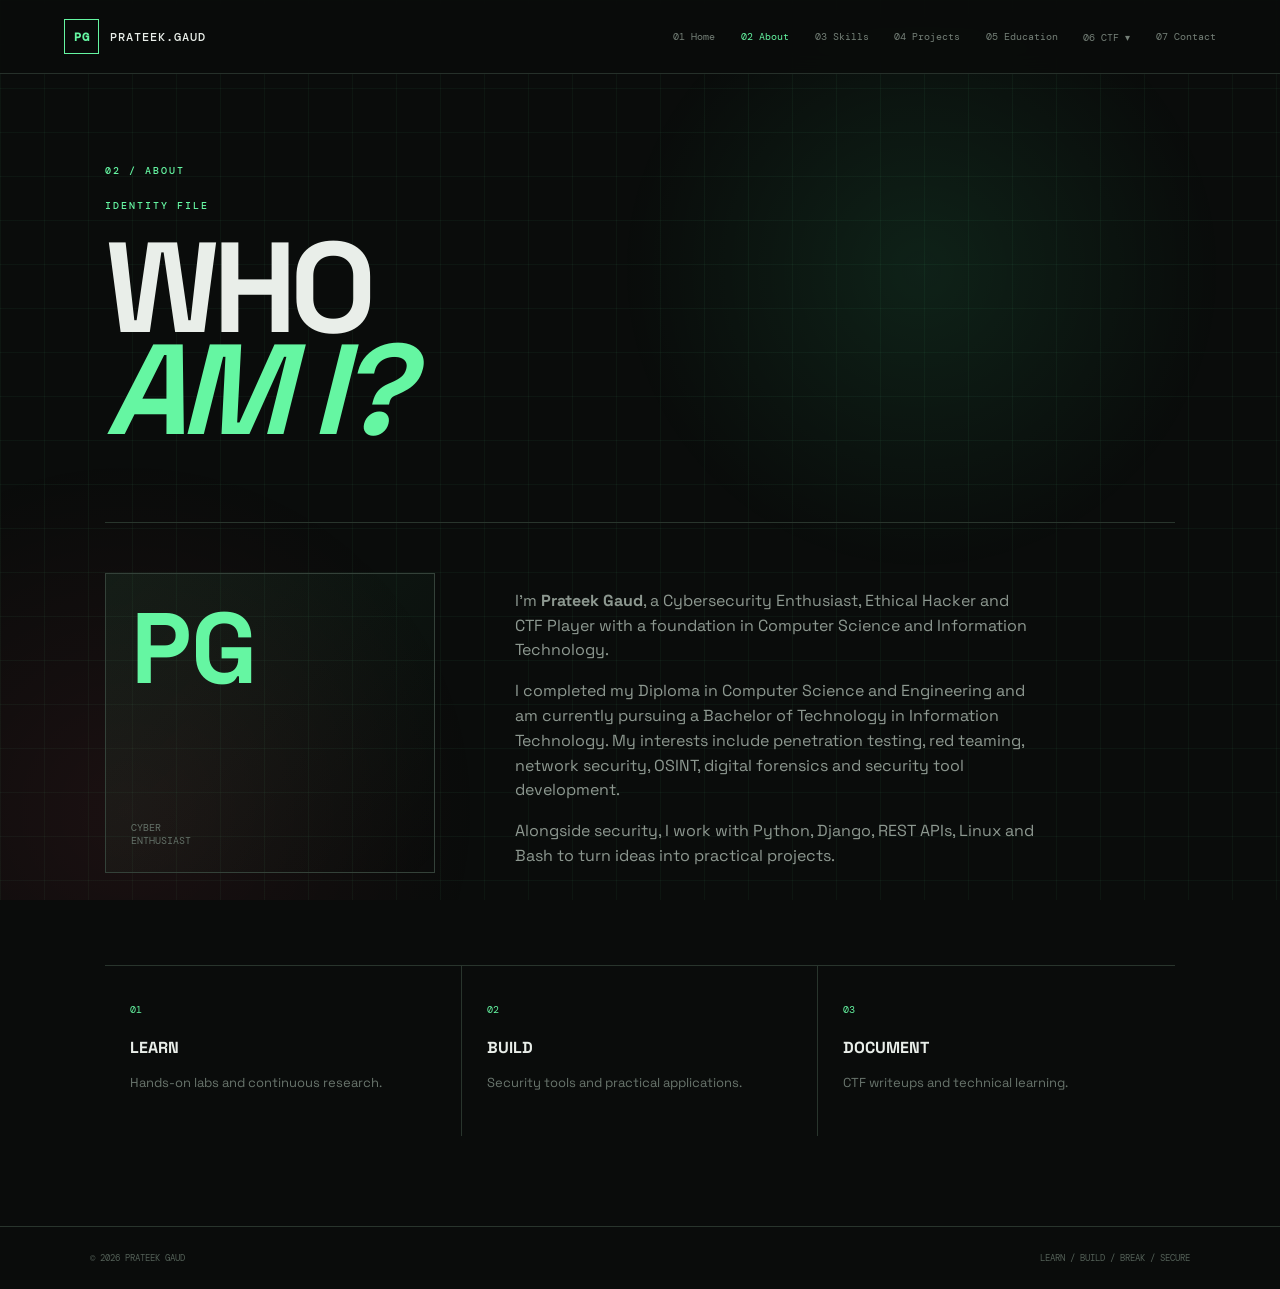
==== commit 1f543355: "Add files via upload" ====
--- a/about.html
+++ b/about.html
@@ -19,9 +19,20 @@
     <div class="scanline"></div>
     <header class="topbar"><a class="brand" href="index.html"><b>PG</b><span>PRATEEK.GAUD</span></a><button class="menu"
             aria-label="Open menu"><span></span><span></span><span></span></button>
-        <nav><a class="" href="index.html">01 Home</a><a class="active" href="about.html">02 About</a><a class=""
-                href="skills.html">03 Skills</a><a class="" href="projects.html">04 Projects</a><a class=""
-                href="education.html">05 Education</a><a class="" href="contact.html">06 Contact</a></nav>
+        <nav>
+            <a href="index.html">01 Home</a>
+            <a class="active" href="about.html">02 About</a>
+            <a href="skills.html">03 Skills</a>
+            <a href="projects.html">04 Projects</a>
+            <a href="education.html">05 Education</a>
+            <div class="dropdown">
+                <button class="dropbtn">06 CTF ▾</button>
+                <div class="dropdown-menu">
+                    <a href="tryhackme.html">TryHackMe</a>
+                </div>
+            </div>
+            <a href="contact.html">07 Contact</a>
+        </nav>
     </header>
     <main class="page">
         <div class="page-number">02 / ABOUT</div>
--- a/style.css
+++ b/style.css
@@ -1,719 +1,72 @@
-* {
-    box-sizing: border-box
+*{box-sizing:border-box}html{scroll-behavior:smooth}body{margin:0;background:#0a0c0b;color:#e9eee9;font-family:"Space Grotesk",sans-serif;line-height:1.55;overflow-x:hidden}a{color:inherit}.bg-grid{position:fixed;inset:0;z-index:-3;background-image:linear-gradient(rgba(105,255,170,.045) 1px,transparent 1px),linear-gradient(90deg,rgba(105,255,170,.045) 1px,transparent 1px);background-size:44px 44px}.bg-grid:after{content:"";position:absolute;inset:0;background:radial-gradient(circle at 72% 30%,rgba(62,255,155,.09),transparent 27%),radial-gradient(circle at 10% 90%,rgba(255,75,105,.07),transparent 25%)}.scanline{position:fixed;inset:0;pointer-events:none;z-index:20;background:repeating-linear-gradient(0deg,transparent 0 3px,rgba(255,255,255,.012) 4px)}.topbar{height:74px;padding:0 clamp(18px,5vw,70px);display:flex;align-items:center;justify-content:space-between;border-bottom:1px solid #26302a;background:rgba(10,12,11,.88);backdrop-filter:blur(12px);position:sticky;top:0;z-index:10}.brand{text-decoration:none;display:flex;align-items:center;gap:11px;font:500 12px "DM Mono";letter-spacing:1px}.brand b{width:35px;height:35px;display:grid;place-items:center;border:1px solid #65f6a2;color:#65f6a2}.topbar nav{display:flex;gap:clamp(12px,2vw,30px);align-items:center}.topbar nav a,.dropbtn{font:400 10px "DM Mono";text-decoration:none;color:#758078}.topbar nav a:hover,.topbar nav a.active,.dropdown:hover .dropbtn{color:#65f6a2}.menu{display:none;background:none;border:0;padding:5px}.menu span{display:block;width:24px;height:2px;background:#65f6a2;margin:5px}.dropdown{position:relative}.dropbtn{border:0;background:none;cursor:pointer;padding:0}.dropdown-menu{position:absolute;top:calc(100% + 24px);left:50%;transform:translateX(-50%);min-width:140px;padding:7px;background:#0b0e0c;border:1px solid #29352d;opacity:0;visibility:hidden;pointer-events:none}.dropdown:hover .dropdown-menu,.dropdown:focus-within .dropdown-menu,.dropdown.open .dropdown-menu{opacity:1;visibility:visible;pointer-events:auto}.dropdown-menu a{display:block!important;padding:10px 12px;color:#758078!important}.dropdown-menu a:hover,.dropdown-menu a.active{color:#65f6a2!important;background:#101711}.hero{min-height:calc(100vh - 74px);padding:clamp(35px,7vw,100px) clamp(20px,8vw,120px);display:grid;grid-template-columns:1fr 280px;gap:60px}.hero-top{grid-column:1/-1;display:flex;justify-content:space-between;font:10px "DM Mono";color:#68736c}.hero-top i{color:#65f6a2;font-style:normal}.hero-title{align-self:center}.tiny,.page-number{font:500 10px "DM Mono";letter-spacing:2px;color:#65f6a2}.hero h1{font-size:clamp(68px,12vw,175px);line-height:.78;letter-spacing:-8px;margin:25px 0}.hero h1 span,.page-heading em,.intro em,.contact em,.thm-profile-copy h2 span{color:#65f6a2}.cursor{font-size:.55em;animation:blink 1s infinite}.lead{max-width:650px;color:#9aa59d;font-size:clamp(15px,1.7vw,19px)}.buttons{display:flex;gap:12px;margin-top:32px;flex-wrap:wrap}.btn{display:inline-block;text-decoration:none;border:1px solid #354139;padding:13px 17px;font:500 10px "DM Mono"}.btn.hot{background:#65f6a2;color:#08100b;border-color:#65f6a2}.hero-ascii{align-self:center;border-left:1px solid #29352d;padding:30px;min-height:330px;display:flex;flex-direction:column;justify-content:center;position:relative}.orbit{font-size:115px;color:#65f6a2;opacity:.65;text-align:center;position:absolute;right:10px;top:10px}.hero-ascii p{font:500 30px/1.05 "DM Mono";color:#aab4ad}.coord{position:absolute;bottom:20px;font:10px "DM Mono";color:#556158}.ticker{border-top:1px solid #29352d;border-bottom:1px solid #29352d;padding:15px 4vw;display:flex;justify-content:space-around;gap:20px;overflow:hidden;white-space:nowrap;font:11px "DM Mono";color:#87938a}.ticker b{color:#65f6a2}.intro{max-width:1200px;margin:auto;padding:120px 7vw;display:grid;grid-template-columns:90px 1fr 1fr;gap:45px}.section-no{font:11px "DM Mono";color:#59645d}.intro h2{font-size:clamp(40px,5vw,70px);line-height:.95;letter-spacing:-3px;margin:18px 0}.copy{color:#8d9890;align-self:end;max-width:520px}.page{max-width:1250px;margin:auto;padding:90px clamp(20px,7vw,100px);min-height:calc(100vh - 130px)}.page-heading{margin:22px 0 80px}.page-heading h1{font-size:clamp(65px,10vw,135px);line-height:.8;letter-spacing:-7px;margin:25px 0}.about-layout{display:grid;grid-template-columns:330px 1fr;gap:80px;border-top:1px solid #29352d;padding-top:50px}.profile-mark{height:300px;border:1px solid #344139;display:flex;flex-direction:column;justify-content:space-between;padding:25px;background:linear-gradient(135deg,rgba(101,246,162,.07),transparent)}.profile-mark span{font-size:100px;font-weight:700;color:#65f6a2;line-height:1}.profile-mark small{font:10px "DM Mono";color:#647168}.facts{display:grid;grid-template-columns:repeat(3,1fr);margin-top:80px;border-top:1px solid #29352d}.facts div{padding:30px 25px;border-right:1px solid #29352d}.facts div:last-child{border:0}.facts span,.skill-cards span,.project-id,.certificate span{font:10px "DM Mono";color:#65f6a2}.facts b{display:block;margin:15px 0 5px}.facts p{color:#69756d;font-size:13px}.skill-cards{display:grid;grid-template-columns:1fr 1fr;gap:1px;background:#29352d;border:1px solid #29352d}.skill-cards article{background:#0b0e0c;padding:35px;min-height:260px}.skill-cards h2{font-size:30px;line-height:1;margin:45px 0 20px}.skill-cards p{color:#758078;font-size:14px}.project-stack{border-top:1px solid #29352d}.project-stack article{display:grid;grid-template-columns:65px 1fr 50px;gap:20px;padding:42px 0;border-bottom:1px solid #29352d}.project-stack small{font:10px "DM Mono";color:#68746b}.project-stack h2{font-size:clamp(32px,5vw,65px);line-height:.9;letter-spacing:-3px;margin:13px 0}.project-stack p{max-width:750px;color:#8b958e}.chips{display:flex;gap:7px;flex-wrap:wrap;margin-top:20px}.chips i{font:9px "DM Mono";font-style:normal;border:1px solid #334037;padding:5px 8px;color:#6d786f}.project-arrow{color:#65f6a2;font-size:24px}.edu{max-width:1000px;border-left:1px solid #334037}.edu-item{display:grid;grid-template-columns:110px 30px 1fr;gap:20px;padding:0 0 70px 25px;position:relative}.edu-time{font:11px "DM Mono";color:#65f6a2}.edu-marker{color:#65f6a2;font-size:12px;margin-left:-31px}.edu-item small{font:10px "DM Mono";color:#65f6a2}.edu-item h2{font-size:clamp(27px,4vw,45px);line-height:1;margin:12px 0}.edu-item .date{font:10px "DM Mono";color:#68746b}.edu-item p:not(.date){color:#7d8880;max-width:700px}.contact{min-height:calc(100vh - 130px);padding:100px 7vw;display:flex;flex-direction:column;align-items:center;text-align:center;justify-content:center}.contact h1{font-size:clamp(65px,11vw,145px);line-height:.8;letter-spacing:-8px;margin:25px 0}.contact>p:not(.note){color:#7d8880}.contact-grid{width:min(1000px,100%);display:grid;grid-template-columns:repeat(3,1fr);gap:1px;background:#29352d;border:1px solid #29352d;margin-top:50px}.contact-grid a{background:#0b0e0c;text-decoration:none;text-align:left;padding:28px;display:flex;flex-direction:column;gap:18px}.contact-grid small,.contact-grid span{font:9px "DM Mono";color:#65f6a2}.contact-grid b{font-size:25px}.note,.thm-note{font:10px "DM Mono";color:#4f5952;margin-top:18px}footer{padding:25px clamp(20px,7vw,100px);border-top:1px solid #29352d;display:flex;justify-content:space-between;color:#536057;font:9px "DM Mono"}@keyframes blink{50%{opacity:0}}
+/* TryHackMe static profile */
+.thm-profile-panel{display:grid;grid-template-columns:minmax(0,1.35fr) minmax(280px,.65fr);gap:1px;background:#29352d;border:1px solid #29352d}.thm-profile-image-wrap{background:#080a09;padding:clamp(12px,2vw,25px);display:flex;align-items:center}.thm-profile-image-wrap img{width:100%;height:auto;display:block;border:1px solid #29352d}.thm-profile-copy{background:#0b0e0c;padding:clamp(28px,4vw,55px);display:flex;flex-direction:column;justify-content:center}.thm-profile-copy h2{font-size:clamp(38px,5vw,65px);line-height:.9;letter-spacing:-3px;margin:18px 0}.thm-profile-copy p:not(.tiny){color:#7d8880}.certificate-grid{display:grid;grid-template-columns:repeat(2,1fr);gap:1px;background:#29352d;border:1px solid #29352d;margin-top:35px}.certificate{background:#0b0e0c;overflow:hidden}.certificate img{width:100%;height:auto;display:block;border-bottom:1px solid #29352d}.certificate div{padding:24px}.certificate h3{font-size:26px;line-height:1;margin:14px 0 6px}.certificate p{font-size:13px;color:#727d75;margin:0}
+@media(max-width:800px){.topbar nav{display:none}.menu{display:block}.topbar nav.open{display:flex;position:absolute;top:74px;left:0;right:0;background:#0b0e0c;border-bottom:1px solid #29352d;padding:20px;flex-direction:column;align-items:flex-start;gap:18px}.dropdown{width:100%}.dropdown-menu{position:static;transform:none;margin-top:12px;display:none}.dropdown.open .dropdown-menu{display:block;opacity:1;visibility:visible;pointer-events:auto}.hero{grid-template-columns:1fr;min-height:auto;padding-top:50px}.hero-ascii{display:none}.intro{grid-template-columns:1fr;gap:20px;padding:80px 7vw}.about-layout{grid-template-columns:1fr;gap:35px}.facts,.skill-cards,.contact-grid{grid-template-columns:1fr}.facts div{border-right:0;border-bottom:1px solid #29352d}.facts div:last-child{border:0}.skill-cards article{min-height:210px}.project-stack article{grid-template-columns:35px 1fr 25px;gap:12px}.edu-item{grid-template-columns:70px 20px 1fr;gap:10px;padding-left:15px}.edu-marker{margin-left:-21px}.thm-profile-panel{grid-template-columns:1fr}.certificate-grid{grid-template-columns:1fr}}
+@media(max-width:430px){.brand span{display:none}.hero{padding-left:18px;padding-right:18px}.hero h1{font-size:22vw;letter-spacing:-5px}.page{padding-left:18px;padding-right:18px}.page-heading h1{font-size:19vw;letter-spacing:-5px}.project-stack article{grid-template-columns:1fr}.project-arrow{display:none}.edu-item{grid-template-columns:1fr;padding-left:12px}.edu-marker{position:absolute;left:-4px;top:0}.contact h1{font-size:20vw}.ticker{justify-content:flex-start}.topbar{padding:0 18px}.certificate h3{font-size:22px}}
+
+/* Final TryHackMe responsive design */
+.thm-page{padding-bottom:110px}
+.thm-heading{margin-bottom:48px}
+.thm-intro{max-width:760px;color:#7f8a82;font-size:15px;margin-top:30px}
+.thm-profile-card{background:#0b0e0c;border:1px solid #29352d;padding:clamp(16px,2.5vw,30px);box-shadow:0 25px 80px rgba(0,0,0,.25)}
+.thm-card-head{display:flex;align-items:flex-end;justify-content:space-between;gap:20px;padding:5px 5px 22px;border-bottom:1px solid #29352d}
+.thm-card-head h2{font-size:clamp(32px,4vw,55px);line-height:.95;letter-spacing:-2px;margin:10px 0 0}
+.thm-card-head h2 span{color:#65f6a2}
+.snapshot-tag{font:9px "DM Mono";letter-spacing:1px;color:#65f6a2;border:1px solid #33483a;padding:8px 10px;white-space:nowrap}
+.thm-image-frame{margin:22px 0;background:#141a27;border:1px solid #263042;overflow:hidden}
+.thm-image-frame img{display:block;width:100%;height:auto}
+.thm-card-footer{display:flex;align-items:center;justify-content:space-between;gap:25px;padding:4px 5px 0}
+.thm-card-footer p{margin:0;color:#667269;font:10px "DM Mono";max-width:560px}
+.thm-stats-section,.cert-section{margin-top:105px}
+.section-label{margin-bottom:32px}
+.section-label h2{font-size:clamp(42px,6vw,75px);line-height:.85;letter-spacing:-4px;margin:15px 0}
+.section-label h2 em{color:#65f6a2;font-style:normal}
+.thm-stat-grid{display:grid;grid-template-columns:repeat(4,1fr);gap:1px;background:#29352d;border:1px solid #29352d}
+.thm-stat{background:#0b0e0c;min-height:205px;padding:28px;position:relative}
+.thm-stat .stat-icon{position:absolute;right:25px;top:24px;color:#65f6a2;font:22px "DM Mono"}
+.thm-stat small{font:9px "DM Mono";letter-spacing:1px;color:#69756d}
+.thm-stat strong{display:block;font-size:clamp(35px,4vw,50px);line-height:1;margin:35px 0 13px}
+.thm-stat p{font-size:12px;color:#657168;margin:0;max-width:190px}
+.thm-note{max-width:600px;margin-top:0;color:#657168}
+.certificate-grid{display:grid;grid-template-columns:repeat(2,minmax(0,1fr));gap:1px;background:#29352d;border:1px solid #29352d}
+.certificate{background:#0b0e0c;min-width:0;transition:transform .2s ease,background .2s ease}
+.certificate:hover{background:#0e120f;transform:translateY(-2px)}
+.certificate-image{background:#070908;padding:12px;overflow:hidden}
+.certificate-image img{display:block;width:100%;height:auto;border:1px solid #202b24}
+.certificate-info{padding:23px 25px 27px}
+.certificate-info span{font:9px "DM Mono";color:#65f6a2;letter-spacing:1px}
+.certificate-info h3{font-size:clamp(22px,2.5vw,30px);line-height:1;margin:12px 0 7px}
+.certificate-info p{font-size:12px;color:#68746c;margin:0}
+.thm-cta{margin-top:110px;border-top:1px solid #29352d;padding:70px 0 10px}
+.thm-cta h2{font-size:clamp(55px,8vw,105px);line-height:.82;letter-spacing:-5px;margin:25px 0 35px}
+.thm-cta h2 em{font-style:normal;color:#65f6a2}
+@media(max-width:1000px){
+ .thm-stat-grid{grid-template-columns:repeat(2,1fr)}
 }
-
-html {
-    scroll-behavior: smooth
+@media(max-width:700px){
+ .thm-page{padding-top:60px}
+ .thm-heading{margin-bottom:35px}
+ .thm-card-head{align-items:flex-start;flex-direction:column}
+ .snapshot-tag{margin-top:2px}
+ .thm-image-frame{margin:15px 0;overflow:hidden}
+ .thm-card-footer{align-items:flex-start;flex-direction:column}
+ .thm-card-footer .btn{width:100%;text-align:center}
+ .thm-stats-section,.cert-section{margin-top:75px}
+ .thm-stat-grid{grid-template-columns:1fr}
+ .thm-stat{min-height:165px}
+ .certificate-grid{grid-template-columns:1fr}
+ .thm-cta{margin-top:80px}
 }
-
-body {
-    margin: 0;
-    background: #0a0c0b;
-    color: #e9eee9;
-    font-family: "Space Grotesk", sans-serif;
-    line-height: 1.55;
-    overflow-x: hidden
+@media(max-width:430px){
+ .thm-intro{font-size:14px}
+ .thm-profile-card{padding:11px}
+ .thm-card-head{padding:4px 4px 16px}
+ .thm-card-head h2{font-size:34px}
+ .snapshot-tag{font-size:8px}
+ .thm-image-frame{margin:12px 0}
+ .thm-stat{padding:23px;min-height:150px}
+ .thm-stat strong{margin:28px 0 10px;font-size:39px}
+ .certificate-image{padding:8px}
+ .certificate-info{padding:20px}
+ .thm-cta h2{letter-spacing:-3px}
 }
-
-a {
-    color: inherit
-}
-
-.bg-grid {
-    position: fixed;
-    inset: 0;
-    z-index: -3;
-    background-image: linear-gradient(rgba(105, 255, 170, .045) 1px, transparent 1px), linear-gradient(90deg, rgba(105, 255, 170, .045) 1px, transparent 1px);
-    background-size: 44px 44px
-}
-
-.bg-grid:after {
-    content: "";
-    position: absolute;
-    inset: 0;
-    background: radial-gradient(circle at 72% 30%, rgba(62, 255, 155, .09), transparent 27%), radial-gradient(circle at 10% 90%, rgba(255, 75, 105, .07), transparent 25%)
-}
-
-.scanline {
-    position: fixed;
-    inset: 0;
-    pointer-events: none;
-    z-index: 20;
-    background: repeating-linear-gradient(0deg, transparent 0 3px, rgba(255, 255, 255, .012) 4px)
-}
-
-.topbar {
-    height: 74px;
-    padding: 0 clamp(18px, 5vw, 70px);
-    display: flex;
-    align-items: center;
-    justify-content: space-between;
-    border-bottom: 1px solid #26302a;
-    background: rgba(10, 12, 11, .86);
-    backdrop-filter: blur(12px);
-    position: sticky;
-    top: 0;
-    z-index: 10
-}
-
-.brand {
-    text-decoration: none;
-    display: flex;
-    align-items: center;
-    gap: 11px;
-    font: 500 12px "DM Mono";
-    letter-spacing: 1px
-}
-
-.brand b {
-    width: 35px;
-    height: 35px;
-    display: grid;
-    place-items: center;
-    border: 1px solid #65f6a2;
-    color: #65f6a2
-}
-
-.topbar nav {
-    display: flex;
-    gap: clamp(12px, 2vw, 30px)
-}
-
-.topbar nav a {
-    font: 400 10px "DM Mono";
-    text-decoration: none;
-    color: #758078
-}
-
-.topbar nav a:hover,
-.topbar nav a.active {
-    color: #65f6a2
-}
-
-.menu {
-    display: none;
-    background: none;
-    border: 0;
-    padding: 5px
-}
-
-.menu span {
-    display: block;
-    width: 24px;
-    height: 2px;
-    background: #65f6a2;
-    margin: 5px
-}
-
-.hero {
-    min-height: calc(100vh - 74px);
-    padding: clamp(35px, 7vw, 100px) clamp(20px, 8vw, 120px);
-    display: grid;
-    grid-template-columns: 1fr 280px;
-    gap: 60px;
-    position: relative
-}
-
-.hero-top {
-    grid-column: 1/-1;
-    display: flex;
-    justify-content: space-between;
-    font: 10px "DM Mono";
-    color: #68736c
-}
-
-.hero-top i {
-    color: #65f6a2;
-    font-style: normal
-}
-
-.hero-title {
-    align-self: center
-}
-
-.tiny,
-.page-number,
-.contact-code {
-    font: 500 10px "DM Mono";
-    letter-spacing: 2px;
-    color: #65f6a2
-}
-
-.hero h1 {
-    font-size: clamp(68px, 12vw, 175px);
-    line-height: .78;
-    letter-spacing: -8px;
-    margin: 25px 0
-}
-
-.hero h1 span {
-    color: #65f6a2
-}
-
-.cursor {
-    font-size: .55em;
-    animation: blink 1s infinite
-}
-
-.lead {
-    max-width: 650px;
-    color: #9aa59d;
-    font-size: clamp(15px, 1.7vw, 19px)
-}
-
-.buttons {
-    display: flex;
-    gap: 12px;
-    margin-top: 32px;
-    flex-wrap: wrap
-}
-
-.btn {
-    display: inline-block;
-    text-decoration: none;
-    border: 1px solid #354139;
-    padding: 13px 17px;
-    font: 500 10px "DM Mono"
-}
-
-.btn.hot {
-    background: #65f6a2;
-    color: #08100b;
-    border-color: #65f6a2
-}
-
-.hero-ascii {
-    align-self: center;
-    border-left: 1px solid #29352d;
-    padding: 30px;
-    width: 100%;
-    min-height: 330px;
-    display: flex;
-    flex-direction: column;
-    justify-content: center;
-    position: relative
-}
-
-.hero-ascii p {
-    font: 500 30px/1.05 "DM Mono";
-    color: #aab4ad
-}
-
-.orbit {
-    font-size: 115px;
-    color: #65f6a2;
-    opacity: .65;
-    text-align: center;
-    position: absolute;
-    right: 10px;
-    top: 10px
-}
-
-.coord {
-    position: absolute;
-    bottom: 20px;
-    font: 10px "DM Mono";
-    color: #556158
-}
-
-.ticker {
-    border-top: 1px solid #29352d;
-    border-bottom: 1px solid #29352d;
-    padding: 15px 4vw;
-    display: flex;
-    justify-content: space-around;
-    gap: 20px;
-    overflow: hidden;
-    white-space: nowrap;
-    font: 11px "DM Mono";
-    color: #87938a
-}
-
-.ticker b {
-    color: #65f6a2
-}
-
-.intro {
-    max-width: 1200px;
-    margin: auto;
-    padding: 120px 7vw;
-    display: grid;
-    grid-template-columns: 90px 1fr 1fr;
-    gap: 45px
-}
-
-.section-no {
-    font: 11px "DM Mono";
-    color: #59645d
-}
-
-.intro h2 {
-    font-size: clamp(40px, 5vw, 70px);
-    line-height: .95;
-    letter-spacing: -3px;
-    margin: 18px 0
-}
-
-.intro em,
-.page-heading em,
-.contact em {
-    font-style: normal;
-    color: #65f6a2
-}
-
-.copy {
-    color: #8d9890;
-    align-self: end;
-    max-width: 520px
-}
-
-.page {
-    max-width: 1250px;
-    margin: auto;
-    padding: 90px clamp(20px, 7vw, 100px);
-    min-height: calc(100vh - 130px)
-}
-
-.page-heading {
-    margin: 22px 0 80px
-}
-
-.page-heading h1 {
-    font-size: clamp(65px, 10vw, 135px);
-    line-height: .8;
-    letter-spacing: -7px;
-    margin: 25px 0
-}
-
-.about-layout {
-    display: grid;
-    grid-template-columns: 330px 1fr;
-    gap: 80px;
-    border-top: 1px solid #29352d;
-    padding-top: 50px
-}
-
-.profile-mark {
-    height: 300px;
-    border: 1px solid #344139;
-    display: flex;
-    flex-direction: column;
-    justify-content: space-between;
-    padding: 25px;
-    background: linear-gradient(135deg, rgba(101, 246, 162, .07), transparent)
-}
-
-.profile-mark span {
-    font-size: 100px;
-    font-weight: 700;
-    color: #65f6a2;
-    line-height: 1
-}
-
-.profile-mark small {
-    font: 10px "DM Mono";
-    color: #647168
-}
-
-.copy {
-    font-size: 17px;
-    color: #9aa49d
-}
-
-.copy p+p {
-    margin-top: 22px
-}
-
-.facts {
-    display: grid;
-    grid-template-columns: repeat(3, 1fr);
-    margin-top: 80px;
-    border-top: 1px solid #29352d
-}
-
-.facts div {
-    padding: 30px 25px;
-    border-right: 1px solid #29352d
-}
-
-.facts div:last-child {
-    border-right: 0
-}
-
-.facts span {
-    font: 10px "DM Mono";
-    color: #65f6a2
-}
-
-.facts b {
-    display: block;
-    margin: 15px 0 5px
-}
-
-.facts p {
-    color: #69756d;
-    font-size: 13px
-}
-
-.skill-cards {
-    display: grid;
-    grid-template-columns: 1fr 1fr;
-    gap: 1px;
-    background: #29352d;
-    border: 1px solid #29352d
-}
-
-.skill-cards article {
-    background: #0b0e0c;
-    padding: 35px;
-    min-height: 260px
-}
-
-.skill-cards span {
-    font: 10px "DM Mono";
-    color: #65f6a2
-}
-
-.skill-cards h2 {
-    font-size: 30px;
-    line-height: 1;
-    margin: 45px 0 20px
-}
-
-.skill-cards p {
-    color: #758078;
-    font-size: 14px
-}
-
-.project-stack {
-    border-top: 1px solid #29352d
-}
-
-.project-stack article {
-    display: grid;
-    grid-template-columns: 65px 1fr 50px;
-    gap: 20px;
-    padding: 42px 0;
-    border-bottom: 1px solid #29352d
-}
-
-.project-id {
-    font: 12px "DM Mono";
-    color: #65f6a2
-}
-
-.project-stack small {
-    font: 10px "DM Mono";
-    color: #68746b
-}
-
-.project-stack h2 {
-    font-size: clamp(32px, 5vw, 65px);
-    line-height: .9;
-    letter-spacing: -3px;
-    margin: 13px 0
-}
-
-.project-stack p {
-    max-width: 750px;
-    color: #8b958e
-}
-
-.chips {
-    display: flex;
-    gap: 7px;
-    flex-wrap: wrap;
-    margin-top: 20px
-}
-
-.chips i {
-    font: 9px "DM Mono";
-    font-style: normal;
-    border: 1px solid #334037;
-    padding: 5px 8px;
-    color: #6d786f
-}
-
-.project-arrow {
-    color: #65f6a2;
-    font-size: 24px
-}
-
-.edu {
-    max-width: 1000px;
-    border-left: 1px solid #334037
-}
-
-.edu-item {
-    display: grid;
-    grid-template-columns: 110px 30px 1fr;
-    gap: 20px;
-    padding: 0 0 70px 25px;
-    position: relative
-}
-
-.edu-time {
-    font: 11px "DM Mono";
-    color: #65f6a2
-}
-
-.edu-marker {
-    color: #65f6a2;
-    font-size: 12px;
-    margin-left: -31px
-}
-
-.edu-item small {
-    font: 10px "DM Mono";
-    color: #65f6a2
-}
-
-.edu-item h2 {
-    font-size: clamp(27px, 4vw, 45px);
-    line-height: 1;
-    margin: 12px 0
-}
-
-.edu-item .date {
-    font: 10px "DM Mono";
-    color: #68746b
-}
-
-.edu-item p:not(.date) {
-    color: #7d8880;
-    max-width: 700px
-}
-
-.contact {
-    min-height: calc(100vh - 130px);
-    padding: 100px 7vw;
-    display: flex;
-    flex-direction: column;
-    align-items: center;
-    text-align: center;
-    justify-content: center
-}
-
-.contact h1 {
-    font-size: clamp(65px, 11vw, 145px);
-    line-height: .8;
-    letter-spacing: -8px;
-    margin: 25px 0
-}
-
-.contact>p:not(.note) {
-    color: #7d8880
-}
-
-.contact-grid {
-    width: min(1000px, 100%);
-    display: grid;
-    grid-template-columns: repeat(3, 1fr);
-    gap: 1px;
-    background: #29352d;
-    border: 1px solid #29352d;
-    margin-top: 50px
-}
-
-.contact-grid a {
-    background: #0b0e0c;
-    text-decoration: none;
-    text-align: left;
-    padding: 28px;
-    display: flex;
-    flex-direction: column;
-    gap: 18px
-}
-
-.contact-grid small,
-.contact-grid span {
-    font: 9px "DM Mono";
-    color: #65f6a2
-}
-
-.contact-grid b {
-    font-size: 25px
-}
-
-.note {
-    font: 10px "DM Mono";
-    color: #4f5952;
-    margin-top: 25px
-}
-
-footer {
-    padding: 25px clamp(20px, 7vw, 100px);
-    border-top: 1px solid #29352d;
-    display: flex;
-    justify-content: space-between;
-    color: #536057;
-    font: 9px "DM Mono"
-}
-
-@keyframes blink {
-    50% {
-        opacity: 0
-    }
-}
-
-@media(max-width:800px) {
-    .topbar nav {
-        display: none
-    }
-
-    .menu {
-        display: block
-    }
-
-    .topbar nav.open {
-        display: flex;
-        position: absolute;
-        top: 74px;
-        left: 0;
-        right: 0;
-        background: #0b0e0c;
-        border-bottom: 1px solid #29352d;
-        padding: 20px;
-        flex-direction: column;
-        gap: 18px
-    }
-
-    .hero {
-        grid-template-columns: 1fr;
-        min-height: auto;
-        padding-top: 50px
-    }
-
-    .hero-top {
-        font-size: 8px
-    }
-
-    .hero h1 {
-        letter-spacing: -5px
-    }
-
-    .hero-ascii {
-        display: none
-    }
-
-    .intro {
-        grid-template-columns: 1fr;
-        gap: 20px;
-        padding: 80px 7vw
-    }
-
-    .about-layout {
-        grid-template-columns: 1fr;
-        gap: 35px
-    }
-
-    .profile-mark {
-        height: 230px
-    }
-
-    .facts,
-    .skill-cards,
-    .contact-grid {
-        grid-template-columns: 1fr
-    }
-
-    .facts div {
-        border-right: 0;
-        border-bottom: 1px solid #29352d
-    }
-
-    .facts div:last-child {
-        border-bottom: 0
-    }
-
-    .skill-cards article {
-        min-height: 210px
-    }
-
-    .project-stack article {
-        grid-template-columns: 35px 1fr 25px;
-        gap: 12px
-    }
-
-    .project-stack h2 {
-        letter-spacing: -2px
-    }
-
-    .edu-item {
-        grid-template-columns: 70px 20px 1fr;
-        gap: 10px;
-        padding-left: 15px
-    }
-
-    .edu-marker {
-        margin-left: -21px
-    }
-
-    .contact h1 {
-        letter-spacing: -5px
-    }
-
-    .contact-grid {
-        width: 100%
-    }
-
-    footer {
-        flex-direction: column;
-        gap: 10px
-    }
-}
-
-@media(max-width:430px) {
-    .brand span {
-        display: none
-    }
-
-    .hero {
-        padding-left: 18px;
-        padding-right: 18px
-    }
-
-    .hero h1 {
-        font-size: 22vw
-    }
-
-    .page {
-        padding-left: 18px;
-        padding-right: 18px
-    }
-
-    .page-heading h1 {
-        font-size: 19vw
-    }
-
-    .project-stack article {
-        grid-template-columns: 1fr
-    }
-
-    .project-arrow {
-        display: none
-    }
-
-    .edu-item {
-        grid-template-columns: 1fr;
-        padding-left: 12px
-    }
-
-    .edu-marker {
-        position: absolute;
-        left: -4px;
-        top: 0
-    }
-
-    .contact h1 {
-        font-size: 20vw
-    }
-
-    .ticker {
-        justify-content: flex-start
-    }
-
-    .topbar {
-        padding: 0 18px
-    }
-}
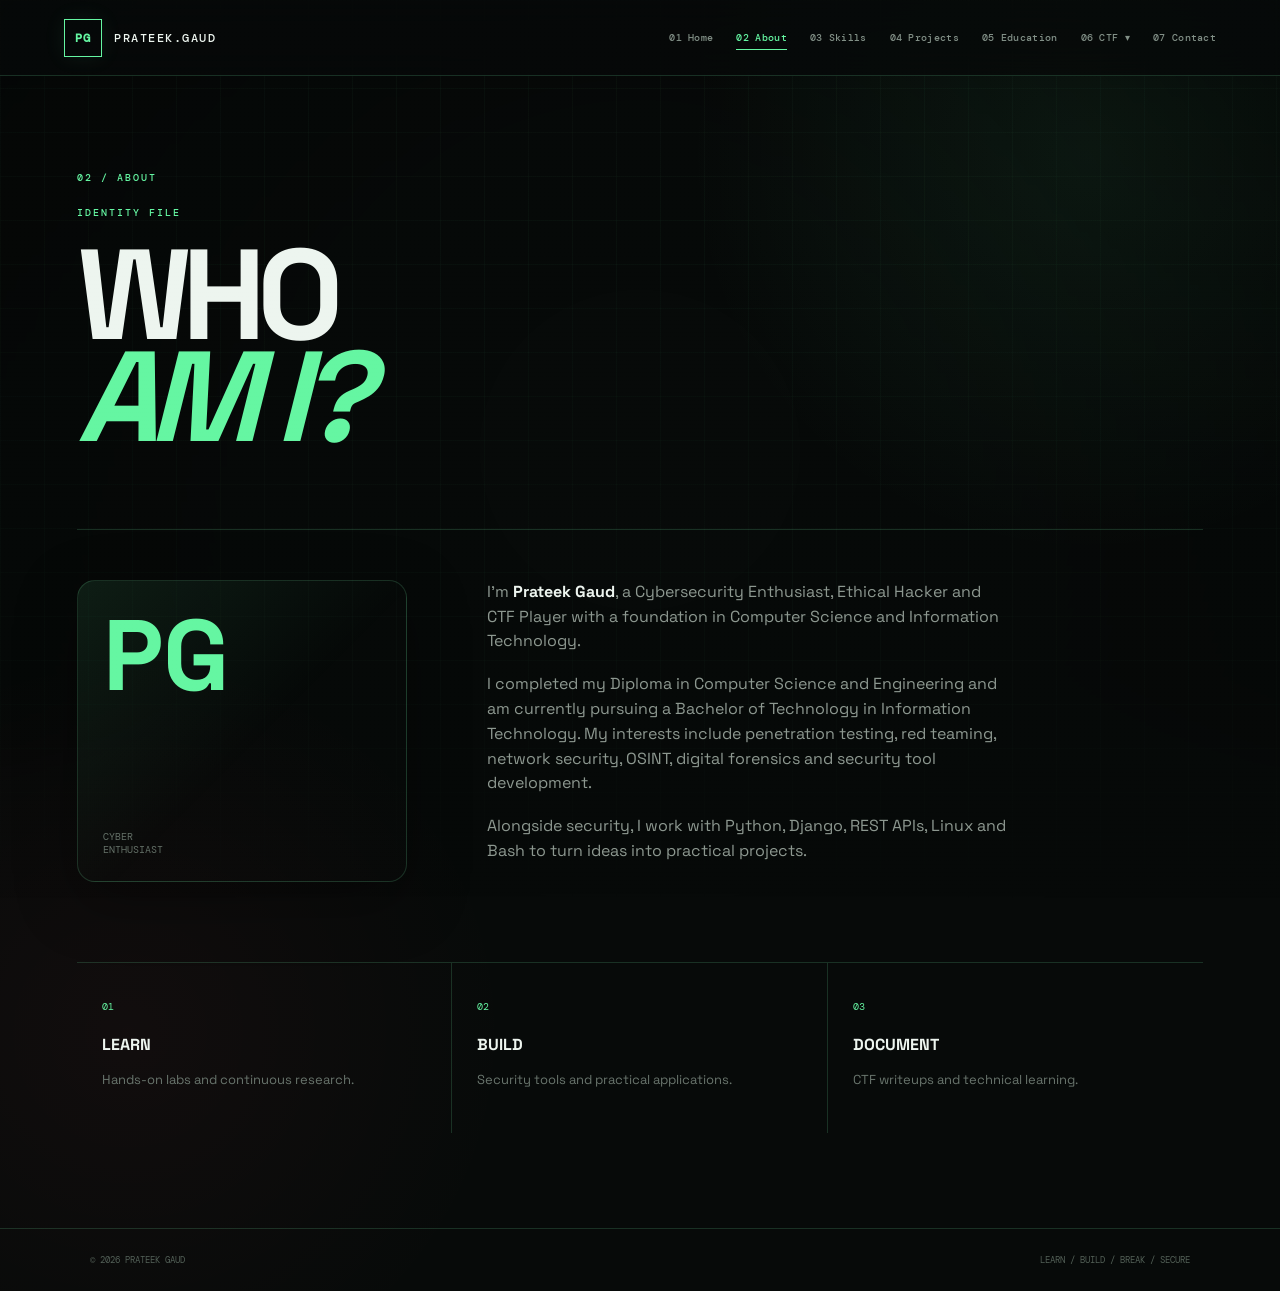
==== commit 33b41ce2: "Add files via upload" ====
--- a/about.html
+++ b/about.html
@@ -3,7 +3,7 @@
 
 <head>
     <meta charset="utf-8">
-    <meta name="viewport" content="width=device-width,initial-scale=1">
+    <meta name="viewport" content="width=device-width,initial-scale=1,viewport-fit=cover">
     <meta name="description" content="Prateek Gaud — Cybersecurity Enthusiast, Ethical Hacker and Python Developer.">
     <title>About // Prateek Gaud</title>
     <link rel="preconnect" href="https://fonts.googleapis.com">
@@ -18,7 +18,7 @@
     <div class="bg-grid"></div>
     <div class="scanline"></div>
     <header class="topbar"><a class="brand" href="index.html"><b>PG</b><span>PRATEEK.GAUD</span></a><button class="menu"
-            aria-label="Open menu"><span></span><span></span><span></span></button>
+            aria-label="Open menu" aria-expanded="false" type="button"><span></span><span></span><span></span></button>
         <nav>
             <a href="index.html">01 Home</a>
             <a class="active" href="about.html">02 About</a>
--- a/style.css
+++ b/style.css
@@ -1,72 +1,357 @@
-*{box-sizing:border-box}html{scroll-behavior:smooth}body{margin:0;background:#0a0c0b;color:#e9eee9;font-family:"Space Grotesk",sans-serif;line-height:1.55;overflow-x:hidden}a{color:inherit}.bg-grid{position:fixed;inset:0;z-index:-3;background-image:linear-gradient(rgba(105,255,170,.045) 1px,transparent 1px),linear-gradient(90deg,rgba(105,255,170,.045) 1px,transparent 1px);background-size:44px 44px}.bg-grid:after{content:"";position:absolute;inset:0;background:radial-gradient(circle at 72% 30%,rgba(62,255,155,.09),transparent 27%),radial-gradient(circle at 10% 90%,rgba(255,75,105,.07),transparent 25%)}.scanline{position:fixed;inset:0;pointer-events:none;z-index:20;background:repeating-linear-gradient(0deg,transparent 0 3px,rgba(255,255,255,.012) 4px)}.topbar{height:74px;padding:0 clamp(18px,5vw,70px);display:flex;align-items:center;justify-content:space-between;border-bottom:1px solid #26302a;background:rgba(10,12,11,.88);backdrop-filter:blur(12px);position:sticky;top:0;z-index:10}.brand{text-decoration:none;display:flex;align-items:center;gap:11px;font:500 12px "DM Mono";letter-spacing:1px}.brand b{width:35px;height:35px;display:grid;place-items:center;border:1px solid #65f6a2;color:#65f6a2}.topbar nav{display:flex;gap:clamp(12px,2vw,30px);align-items:center}.topbar nav a,.dropbtn{font:400 10px "DM Mono";text-decoration:none;color:#758078}.topbar nav a:hover,.topbar nav a.active,.dropdown:hover .dropbtn{color:#65f6a2}.menu{display:none;background:none;border:0;padding:5px}.menu span{display:block;width:24px;height:2px;background:#65f6a2;margin:5px}.dropdown{position:relative}.dropbtn{border:0;background:none;cursor:pointer;padding:0}.dropdown-menu{position:absolute;top:calc(100% + 24px);left:50%;transform:translateX(-50%);min-width:140px;padding:7px;background:#0b0e0c;border:1px solid #29352d;opacity:0;visibility:hidden;pointer-events:none}.dropdown:hover .dropdown-menu,.dropdown:focus-within .dropdown-menu,.dropdown.open .dropdown-menu{opacity:1;visibility:visible;pointer-events:auto}.dropdown-menu a{display:block!important;padding:10px 12px;color:#758078!important}.dropdown-menu a:hover,.dropdown-menu a.active{color:#65f6a2!important;background:#101711}.hero{min-height:calc(100vh - 74px);padding:clamp(35px,7vw,100px) clamp(20px,8vw,120px);display:grid;grid-template-columns:1fr 280px;gap:60px}.hero-top{grid-column:1/-1;display:flex;justify-content:space-between;font:10px "DM Mono";color:#68736c}.hero-top i{color:#65f6a2;font-style:normal}.hero-title{align-self:center}.tiny,.page-number{font:500 10px "DM Mono";letter-spacing:2px;color:#65f6a2}.hero h1{font-size:clamp(68px,12vw,175px);line-height:.78;letter-spacing:-8px;margin:25px 0}.hero h1 span,.page-heading em,.intro em,.contact em,.thm-profile-copy h2 span{color:#65f6a2}.cursor{font-size:.55em;animation:blink 1s infinite}.lead{max-width:650px;color:#9aa59d;font-size:clamp(15px,1.7vw,19px)}.buttons{display:flex;gap:12px;margin-top:32px;flex-wrap:wrap}.btn{display:inline-block;text-decoration:none;border:1px solid #354139;padding:13px 17px;font:500 10px "DM Mono"}.btn.hot{background:#65f6a2;color:#08100b;border-color:#65f6a2}.hero-ascii{align-self:center;border-left:1px solid #29352d;padding:30px;min-height:330px;display:flex;flex-direction:column;justify-content:center;position:relative}.orbit{font-size:115px;color:#65f6a2;opacity:.65;text-align:center;position:absolute;right:10px;top:10px}.hero-ascii p{font:500 30px/1.05 "DM Mono";color:#aab4ad}.coord{position:absolute;bottom:20px;font:10px "DM Mono";color:#556158}.ticker{border-top:1px solid #29352d;border-bottom:1px solid #29352d;padding:15px 4vw;display:flex;justify-content:space-around;gap:20px;overflow:hidden;white-space:nowrap;font:11px "DM Mono";color:#87938a}.ticker b{color:#65f6a2}.intro{max-width:1200px;margin:auto;padding:120px 7vw;display:grid;grid-template-columns:90px 1fr 1fr;gap:45px}.section-no{font:11px "DM Mono";color:#59645d}.intro h2{font-size:clamp(40px,5vw,70px);line-height:.95;letter-spacing:-3px;margin:18px 0}.copy{color:#8d9890;align-self:end;max-width:520px}.page{max-width:1250px;margin:auto;padding:90px clamp(20px,7vw,100px);min-height:calc(100vh - 130px)}.page-heading{margin:22px 0 80px}.page-heading h1{font-size:clamp(65px,10vw,135px);line-height:.8;letter-spacing:-7px;margin:25px 0}.about-layout{display:grid;grid-template-columns:330px 1fr;gap:80px;border-top:1px solid #29352d;padding-top:50px}.profile-mark{height:300px;border:1px solid #344139;display:flex;flex-direction:column;justify-content:space-between;padding:25px;background:linear-gradient(135deg,rgba(101,246,162,.07),transparent)}.profile-mark span{font-size:100px;font-weight:700;color:#65f6a2;line-height:1}.profile-mark small{font:10px "DM Mono";color:#647168}.facts{display:grid;grid-template-columns:repeat(3,1fr);margin-top:80px;border-top:1px solid #29352d}.facts div{padding:30px 25px;border-right:1px solid #29352d}.facts div:last-child{border:0}.facts span,.skill-cards span,.project-id,.certificate span{font:10px "DM Mono";color:#65f6a2}.facts b{display:block;margin:15px 0 5px}.facts p{color:#69756d;font-size:13px}.skill-cards{display:grid;grid-template-columns:1fr 1fr;gap:1px;background:#29352d;border:1px solid #29352d}.skill-cards article{background:#0b0e0c;padding:35px;min-height:260px}.skill-cards h2{font-size:30px;line-height:1;margin:45px 0 20px}.skill-cards p{color:#758078;font-size:14px}.project-stack{border-top:1px solid #29352d}.project-stack article{display:grid;grid-template-columns:65px 1fr 50px;gap:20px;padding:42px 0;border-bottom:1px solid #29352d}.project-stack small{font:10px "DM Mono";color:#68746b}.project-stack h2{font-size:clamp(32px,5vw,65px);line-height:.9;letter-spacing:-3px;margin:13px 0}.project-stack p{max-width:750px;color:#8b958e}.chips{display:flex;gap:7px;flex-wrap:wrap;margin-top:20px}.chips i{font:9px "DM Mono";font-style:normal;border:1px solid #334037;padding:5px 8px;color:#6d786f}.project-arrow{color:#65f6a2;font-size:24px}.edu{max-width:1000px;border-left:1px solid #334037}.edu-item{display:grid;grid-template-columns:110px 30px 1fr;gap:20px;padding:0 0 70px 25px;position:relative}.edu-time{font:11px "DM Mono";color:#65f6a2}.edu-marker{color:#65f6a2;font-size:12px;margin-left:-31px}.edu-item small{font:10px "DM Mono";color:#65f6a2}.edu-item h2{font-size:clamp(27px,4vw,45px);line-height:1;margin:12px 0}.edu-item .date{font:10px "DM Mono";color:#68746b}.edu-item p:not(.date){color:#7d8880;max-width:700px}.contact{min-height:calc(100vh - 130px);padding:100px 7vw;display:flex;flex-direction:column;align-items:center;text-align:center;justify-content:center}.contact h1{font-size:clamp(65px,11vw,145px);line-height:.8;letter-spacing:-8px;margin:25px 0}.contact>p:not(.note){color:#7d8880}.contact-grid{width:min(1000px,100%);display:grid;grid-template-columns:repeat(3,1fr);gap:1px;background:#29352d;border:1px solid #29352d;margin-top:50px}.contact-grid a{background:#0b0e0c;text-decoration:none;text-align:left;padding:28px;display:flex;flex-direction:column;gap:18px}.contact-grid small,.contact-grid span{font:9px "DM Mono";color:#65f6a2}.contact-grid b{font-size:25px}.note,.thm-note{font:10px "DM Mono";color:#4f5952;margin-top:18px}footer{padding:25px clamp(20px,7vw,100px);border-top:1px solid #29352d;display:flex;justify-content:space-between;color:#536057;font:9px "DM Mono"}@keyframes blink{50%{opacity:0}}
-/* TryHackMe static profile */
-.thm-profile-panel{display:grid;grid-template-columns:minmax(0,1.35fr) minmax(280px,.65fr);gap:1px;background:#29352d;border:1px solid #29352d}.thm-profile-image-wrap{background:#080a09;padding:clamp(12px,2vw,25px);display:flex;align-items:center}.thm-profile-image-wrap img{width:100%;height:auto;display:block;border:1px solid #29352d}.thm-profile-copy{background:#0b0e0c;padding:clamp(28px,4vw,55px);display:flex;flex-direction:column;justify-content:center}.thm-profile-copy h2{font-size:clamp(38px,5vw,65px);line-height:.9;letter-spacing:-3px;margin:18px 0}.thm-profile-copy p:not(.tiny){color:#7d8880}.certificate-grid{display:grid;grid-template-columns:repeat(2,1fr);gap:1px;background:#29352d;border:1px solid #29352d;margin-top:35px}.certificate{background:#0b0e0c;overflow:hidden}.certificate img{width:100%;height:auto;display:block;border-bottom:1px solid #29352d}.certificate div{padding:24px}.certificate h3{font-size:26px;line-height:1;margin:14px 0 6px}.certificate p{font-size:13px;color:#727d75;margin:0}
-@media(max-width:800px){.topbar nav{display:none}.menu{display:block}.topbar nav.open{display:flex;position:absolute;top:74px;left:0;right:0;background:#0b0e0c;border-bottom:1px solid #29352d;padding:20px;flex-direction:column;align-items:flex-start;gap:18px}.dropdown{width:100%}.dropdown-menu{position:static;transform:none;margin-top:12px;display:none}.dropdown.open .dropdown-menu{display:block;opacity:1;visibility:visible;pointer-events:auto}.hero{grid-template-columns:1fr;min-height:auto;padding-top:50px}.hero-ascii{display:none}.intro{grid-template-columns:1fr;gap:20px;padding:80px 7vw}.about-layout{grid-template-columns:1fr;gap:35px}.facts,.skill-cards,.contact-grid{grid-template-columns:1fr}.facts div{border-right:0;border-bottom:1px solid #29352d}.facts div:last-child{border:0}.skill-cards article{min-height:210px}.project-stack article{grid-template-columns:35px 1fr 25px;gap:12px}.edu-item{grid-template-columns:70px 20px 1fr;gap:10px;padding-left:15px}.edu-marker{margin-left:-21px}.thm-profile-panel{grid-template-columns:1fr}.certificate-grid{grid-template-columns:1fr}}
-@media(max-width:430px){.brand span{display:none}.hero{padding-left:18px;padding-right:18px}.hero h1{font-size:22vw;letter-spacing:-5px}.page{padding-left:18px;padding-right:18px}.page-heading h1{font-size:19vw;letter-spacing:-5px}.project-stack article{grid-template-columns:1fr}.project-arrow{display:none}.edu-item{grid-template-columns:1fr;padding-left:12px}.edu-marker{position:absolute;left:-4px;top:0}.contact h1{font-size:20vw}.ticker{justify-content:flex-start}.topbar{padding:0 18px}.certificate h3{font-size:22px}}
-
-/* Final TryHackMe responsive design */
-.thm-page{padding-bottom:110px}
-.thm-heading{margin-bottom:48px}
-.thm-intro{max-width:760px;color:#7f8a82;font-size:15px;margin-top:30px}
-.thm-profile-card{background:#0b0e0c;border:1px solid #29352d;padding:clamp(16px,2.5vw,30px);box-shadow:0 25px 80px rgba(0,0,0,.25)}
-.thm-card-head{display:flex;align-items:flex-end;justify-content:space-between;gap:20px;padding:5px 5px 22px;border-bottom:1px solid #29352d}
-.thm-card-head h2{font-size:clamp(32px,4vw,55px);line-height:.95;letter-spacing:-2px;margin:10px 0 0}
-.thm-card-head h2 span{color:#65f6a2}
-.snapshot-tag{font:9px "DM Mono";letter-spacing:1px;color:#65f6a2;border:1px solid #33483a;padding:8px 10px;white-space:nowrap}
-.thm-image-frame{margin:22px 0;background:#141a27;border:1px solid #263042;overflow:hidden}
-.thm-image-frame img{display:block;width:100%;height:auto}
-.thm-card-footer{display:flex;align-items:center;justify-content:space-between;gap:25px;padding:4px 5px 0}
-.thm-card-footer p{margin:0;color:#667269;font:10px "DM Mono";max-width:560px}
-.thm-stats-section,.cert-section{margin-top:105px}
-.section-label{margin-bottom:32px}
-.section-label h2{font-size:clamp(42px,6vw,75px);line-height:.85;letter-spacing:-4px;margin:15px 0}
-.section-label h2 em{color:#65f6a2;font-style:normal}
-.thm-stat-grid{display:grid;grid-template-columns:repeat(4,1fr);gap:1px;background:#29352d;border:1px solid #29352d}
-.thm-stat{background:#0b0e0c;min-height:205px;padding:28px;position:relative}
-.thm-stat .stat-icon{position:absolute;right:25px;top:24px;color:#65f6a2;font:22px "DM Mono"}
-.thm-stat small{font:9px "DM Mono";letter-spacing:1px;color:#69756d}
-.thm-stat strong{display:block;font-size:clamp(35px,4vw,50px);line-height:1;margin:35px 0 13px}
-.thm-stat p{font-size:12px;color:#657168;margin:0;max-width:190px}
-.thm-note{max-width:600px;margin-top:0;color:#657168}
-.certificate-grid{display:grid;grid-template-columns:repeat(2,minmax(0,1fr));gap:1px;background:#29352d;border:1px solid #29352d}
-.certificate{background:#0b0e0c;min-width:0;transition:transform .2s ease,background .2s ease}
-.certificate:hover{background:#0e120f;transform:translateY(-2px)}
-.certificate-image{background:#070908;padding:12px;overflow:hidden}
-.certificate-image img{display:block;width:100%;height:auto;border:1px solid #202b24}
-.certificate-info{padding:23px 25px 27px}
-.certificate-info span{font:9px "DM Mono";color:#65f6a2;letter-spacing:1px}
-.certificate-info h3{font-size:clamp(22px,2.5vw,30px);line-height:1;margin:12px 0 7px}
-.certificate-info p{font-size:12px;color:#68746c;margin:0}
-.thm-cta{margin-top:110px;border-top:1px solid #29352d;padding:70px 0 10px}
-.thm-cta h2{font-size:clamp(55px,8vw,105px);line-height:.82;letter-spacing:-5px;margin:25px 0 35px}
-.thm-cta h2 em{font-style:normal;color:#65f6a2}
-@media(max-width:1000px){
- .thm-stat-grid{grid-template-columns:repeat(2,1fr)}
-}
-@media(max-width:700px){
- .thm-page{padding-top:60px}
- .thm-heading{margin-bottom:35px}
- .thm-card-head{align-items:flex-start;flex-direction:column}
- .snapshot-tag{margin-top:2px}
- .thm-image-frame{margin:15px 0;overflow:hidden}
- .thm-card-footer{align-items:flex-start;flex-direction:column}
- .thm-card-footer .btn{width:100%;text-align:center}
- .thm-stats-section,.cert-section{margin-top:75px}
- .thm-stat-grid{grid-template-columns:1fr}
- .thm-stat{min-height:165px}
- .certificate-grid{grid-template-columns:1fr}
- .thm-cta{margin-top:80px}
-}
-@media(max-width:430px){
- .thm-intro{font-size:14px}
- .thm-profile-card{padding:11px}
- .thm-card-head{padding:4px 4px 16px}
- .thm-card-head h2{font-size:34px}
- .snapshot-tag{font-size:8px}
- .thm-image-frame{margin:12px 0}
- .thm-stat{padding:23px;min-height:150px}
- .thm-stat strong{margin:28px 0 10px;font-size:39px}
- .certificate-image{padding:8px}
- .certificate-info{padding:20px}
- .thm-cta h2{letter-spacing:-3px}
-}
+/* =========================================================
+   PRATEEK GAUD — CYBERSECURITY PORTFOLIO
+   Responsive / animated / accessible UI
+   ========================================================= */
+:root{
+  --bg:#070a09;
+  --panel:#0b100e;
+  --panel-2:#0e1511;
+  --line:rgba(126,255,181,.16);
+  --line-strong:rgba(126,255,181,.32);
+  --text:#edf5ef;
+  --muted:#87958c;
+  --dim:#536158;
+  --green:#65f6a2;
+  --green-soft:rgba(101,246,162,.09);
+  --red:#ff526d;
+  --radius:18px;
+  --shadow:0 18px 60px rgba(0,0,0,.35);
+}
+
+*{box-sizing:border-box}
+html{scroll-behavior:smooth}
+body{
+  margin:0;
+  min-width:320px;
+  background:
+    radial-gradient(circle at 85% 12%,rgba(101,246,162,.08),transparent 25rem),
+    radial-gradient(circle at 10% 80%,rgba(255,82,109,.045),transparent 24rem),
+    var(--bg);
+  color:var(--text);
+  font-family:"Space Grotesk",sans-serif;
+  line-height:1.55;
+  overflow-x:hidden;
+}
+body::selection{background:var(--green);color:#061009}
+a{color:inherit}
+button{font:inherit}
+img{max-width:100%}
+.bg-grid{
+  position:fixed;inset:0;z-index:-3;pointer-events:none;
+  background-image:
+    linear-gradient(rgba(101,246,162,.035) 1px,transparent 1px),
+    linear-gradient(90deg,rgba(101,246,162,.035) 1px,transparent 1px);
+  background-size:44px 44px;
+  mask-image:linear-gradient(to bottom,#000 0%,rgba(0,0,0,.55) 75%,transparent 100%);
+}
+.bg-grid::after{
+  content:"";position:absolute;inset:0;
+  background:radial-gradient(circle at center,transparent 20%,rgba(0,0,0,.35) 100%);
+}
+.scanline{
+  position:fixed;inset:0;pointer-events:none;z-index:100;
+  background:repeating-linear-gradient(0deg,transparent 0 3px,rgba(255,255,255,.012) 4px);
+  opacity:.55;
+}
+.topbar{
+  height:76px;padding:0 clamp(18px,5vw,72px);
+  display:flex;align-items:center;justify-content:space-between;
+  border-bottom:1px solid var(--line);
+  background:rgba(7,10,9,.78);
+  backdrop-filter:blur(18px);
+  -webkit-backdrop-filter:blur(18px);
+  position:sticky;top:0;z-index:50;
+}
+.brand{
+  text-decoration:none;display:flex;align-items:center;gap:12px;
+  font:500 12px "DM Mono";letter-spacing:1.5px;
+}
+.brand b{
+  width:38px;height:38px;display:grid;place-items:center;
+  border:1px solid var(--green);color:var(--green);
+  box-shadow:0 0 22px rgba(101,246,162,.08);
+}
+.topbar nav{display:flex;gap:clamp(12px,1.8vw,28px);align-items:center}
+.topbar nav a,.dropbtn{
+  position:relative;border:0;background:none;
+  font:500 10px "DM Mono";letter-spacing:.3px;
+  text-decoration:none;color:#829087;padding:8px 0;
+  transition:color .2s ease;
+}
+.topbar nav a::after,.dropbtn::after{
+  content:"";position:absolute;left:0;bottom:2px;width:0;height:1px;
+  background:var(--green);transition:width .25s ease;
+}
+.topbar nav a:hover,.topbar nav a.active,.dropdown:hover .dropbtn{color:var(--green)}
+.topbar nav a:hover::after,.topbar nav a.active::after,.dropdown:hover .dropbtn::after{width:100%}
+.menu{
+  display:none;background:transparent;border:1px solid var(--line);
+  border-radius:10px;padding:8px;cursor:pointer;
+}
+.menu span{display:block;width:22px;height:2px;background:var(--green);margin:4px;border-radius:3px;transition:.25s}
+.menu.active span:nth-child(1){transform:translateY(6px) rotate(45deg)}
+.menu.active span:nth-child(2){opacity:0}
+.menu.active span:nth-child(3){transform:translateY(-6px) rotate(-45deg)}
+.dropdown{position:relative}
+.dropbtn{cursor:pointer;padding:8px 0}
+.dropdown-menu{
+  position:absolute;top:calc(100% + 14px);left:50%;transform:translateX(-50%) translateY(-6px);
+  min-width:155px;padding:7px;background:rgba(10,15,12,.97);
+  border:1px solid var(--line);border-radius:12px;box-shadow:var(--shadow);
+  opacity:0;visibility:hidden;pointer-events:none;
+  transition:.2s ease;
+}
+.dropdown:hover .dropdown-menu,.dropdown:focus-within .dropdown-menu,.dropdown.open .dropdown-menu{
+  opacity:1;visibility:visible;pointer-events:auto;transform:translateX(-50%) translateY(0);
+}
+.dropdown-menu a{display:block!important;padding:11px 12px;color:#829087!important;border-radius:8px}
+.dropdown-menu a:hover,.dropdown-menu a.active{color:var(--green)!important;background:var(--green-soft)}
+
+.hero{
+  min-height:calc(100vh - 76px);
+  max-width:1500px;margin:auto;
+  padding:clamp(42px,7vw,100px) clamp(20px,7vw,110px);
+  display:grid;grid-template-columns:minmax(0,1fr) minmax(240px,310px);
+  gap:clamp(30px,6vw,90px);align-items:center;
+}
+.hero-top{grid-column:1/-1;display:flex;justify-content:space-between;gap:20px;font:10px "DM Mono";color:#69776e;letter-spacing:.8px}
+.hero-top i{color:var(--green);font-style:normal}
+.tiny,.page-number{
+  font:500 10px "DM Mono";letter-spacing:2px;color:var(--green)
+}
+.hero-title{align-self:center}
+.hero h1{
+  font-size:clamp(62px,11.8vw,172px);
+  line-height:.78;letter-spacing:-.075em;margin:24px 0 28px;
+  text-wrap:balance;
+}
+.hero h1 span,.page-heading em,.intro em,.contact em,.thm-profile-copy h2 span{color:var(--green)}
+.cursor{font-size:.55em;animation:blink 1s infinite}
+.lead{max-width:700px;color:#9aa79f;font-size:clamp(15px,1.5vw,19px)}
+.buttons{display:flex;gap:10px;margin-top:30px;flex-wrap:wrap}
+.btn{
+  display:inline-flex;align-items:center;justify-content:center;gap:8px;
+  min-height:46px;padding:0 17px;text-decoration:none;
+  border:1px solid var(--line-strong);border-radius:10px;
+  font:500 10px "DM Mono";letter-spacing:.4px;
+  transition:transform .2s,background .2s,border-color .2s,box-shadow .2s;
+}
+.btn:hover{transform:translateY(-3px);border-color:var(--green);box-shadow:0 10px 30px rgba(101,246,162,.09)}
+.btn.hot{background:var(--green);color:#061009;border-color:var(--green)}
+.hero-ascii{
+  align-self:center;min-height:350px;border:1px solid var(--line);
+  border-radius:var(--radius);padding:30px;display:flex;flex-direction:column;
+  justify-content:center;position:relative;overflow:hidden;
+  background:linear-gradient(145deg,rgba(101,246,162,.06),rgba(255,255,255,.015));
+  box-shadow:var(--shadow);
+}
+.hero-ascii::before{
+  content:"";position:absolute;width:170px;height:170px;border:1px solid var(--line-strong);
+  border-radius:50%;right:-70px;top:-70px;box-shadow:0 0 70px rgba(101,246,162,.08);
+}
+.orbit{font-size:100px;color:var(--green);opacity:.55;text-align:center;position:absolute;right:15px;top:8px}
+.hero-ascii p{font:500 clamp(25px,3vw,38px)/1.02 "DM Mono";color:#b3c0b7;position:relative}
+.coord{position:absolute;bottom:20px;left:30px;font:10px "DM Mono";color:#59665d}
+.ticker{
+  border-top:1px solid var(--line);border-bottom:1px solid var(--line);
+  padding:14px 4vw;display:flex;justify-content:space-around;gap:20px;
+  overflow:hidden;white-space:nowrap;font:11px "DM Mono";color:#87938a;
+  background:rgba(101,246,162,.018);
+}
+.ticker b{color:var(--green)}
+.intro{
+  max-width:1250px;margin:auto;padding:clamp(80px,11vw,140px) clamp(20px,7vw,100px);
+  display:grid;grid-template-columns:70px 1fr 1fr;gap:clamp(25px,5vw,60px);align-items:start;
+}
+.section-no{font:11px "DM Mono";color:#59645d}
+.intro h2{font-size:clamp(40px,5vw,70px);line-height:.95;letter-spacing:-.06em;margin:18px 0}
+.copy{color:#8d9890;align-self:end;max-width:520px}
+
+.page{
+  max-width:1280px;margin:auto;padding:clamp(55px,8vw,95px) clamp(18px,6vw,90px);
+  min-height:calc(100vh - 130px)
+}
+.page-heading{margin:22px 0 clamp(50px,7vw,80px)}
+.page-heading h1{
+  font-size:clamp(58px,10vw,135px);line-height:.8;letter-spacing:-.075em;margin:25px 0
+}
+.about-layout{
+  display:grid;grid-template-columns:minmax(230px,330px) 1fr;gap:clamp(35px,7vw,80px);
+  border-top:1px solid var(--line);padding-top:50px
+}
+.profile-mark{
+  min-height:300px;border:1px solid var(--line);border-radius:var(--radius);
+  display:flex;flex-direction:column;justify-content:space-between;padding:25px;
+  background:linear-gradient(135deg,rgba(101,246,162,.09),transparent 55%);
+  box-shadow:var(--shadow)
+}
+.profile-mark span{font-size:100px;font-weight:700;color:var(--green);line-height:1}
+.profile-mark small{font:10px "DM Mono";color:#647168}
+.copy p{margin:0 0 18px}
+.copy strong{color:var(--text)}
+.facts{display:grid;grid-template-columns:repeat(3,1fr);margin-top:80px;border-top:1px solid var(--line)}
+.facts div{padding:30px 25px;border-right:1px solid var(--line)}
+.facts div:last-child{border:0}
+.facts span,.skill-cards span,.project-id,.certificate span{font:10px "DM Mono";color:var(--green)}
+.facts b{display:block;margin:15px 0 5px}.facts p{color:#69756d;font-size:13px}
+
+.skill-cards{
+  display:grid;grid-template-columns:repeat(2,1fr);gap:1px;
+  background:var(--line);border:1px solid var(--line);border-radius:var(--radius);overflow:hidden
+}
+.skill-cards article{
+  position:relative;background:rgba(11,16,14,.9);padding:clamp(25px,3vw,38px);
+  min-height:270px;transition:transform .25s,background .25s
+}
+.skill-cards article::after{
+  content:"↗";position:absolute;right:25px;top:25px;color:var(--dim);
+  transition:color .2s,transform .2s
+}
+.skill-cards article:hover{background:#0e1612}
+.skill-cards article:hover::after{color:var(--green);transform:translate(3px,-3px)}
+.skill-cards h2{font-size:clamp(27px,3vw,38px);line-height:1;margin:45px 0 20px;letter-spacing:-.04em}
+.skill-cards p{color:#758078;font-size:14px;max-width:500px}
+
+.project-stack{border-top:1px solid var(--line)}
+.project-stack article{
+  display:grid;grid-template-columns:55px minmax(0,1fr) 50px;gap:20px;
+  padding:clamp(30px,4vw,48px) 0;border-bottom:1px solid var(--line);
+  transition:padding-left .25s,background .25s
+}
+.project-stack article:hover{padding-left:12px}
+.project-stack small{font:10px "DM Mono";color:#68746b}
+.project-stack h2{font-size:clamp(32px,5vw,65px);line-height:.9;letter-spacing:-.06em;margin:13px 0}
+.project-stack p{max-width:750px;color:#8b958e}
+.chips{display:flex;gap:7px;flex-wrap:wrap;margin-top:20px}
+.chips i{font:9px "DM Mono";font-style:normal;border:1px solid var(--line);padding:5px 8px;color:#6d786f;border-radius:5px}
+.project-arrow{color:var(--green);font-size:24px}
+
+.edu{max-width:1000px;border-left:1px solid var(--line-strong)}
+.edu-item{display:grid;grid-template-columns:110px 30px 1fr;gap:20px;padding:0 0 70px 25px;position:relative}
+.edu-time{font:11px "DM Mono";color:var(--green)}
+.edu-marker{color:var(--green);font-size:12px;margin-left:-31px}
+.edu-item small{font:10px "DM Mono";color:var(--green)}
+.edu-item h2{font-size:clamp(27px,4vw,45px);line-height:1;margin:12px 0;letter-spacing:-.04em}
+.edu-item .date{font:10px "DM Mono";color:#68746b}
+.edu-item p:not(.date){color:#7d8880;max-width:700px}
+
+.contact{
+  min-height:calc(100vh - 130px);padding:clamp(65px,9vw,110px) 7vw;
+  display:flex;flex-direction:column;align-items:center;text-align:center;justify-content:center
+}
+.contact-code{font:10px "DM Mono";color:var(--green);letter-spacing:2px}
+.contact h1{font-size:clamp(60px,11vw,145px);line-height:.8;letter-spacing:-.075em;margin:25px 0}
+.contact>p:not(.note){color:#7d8880}
+.contact-grid{
+  width:min(1000px,100%);display:grid;grid-template-columns:repeat(3,1fr);
+  gap:1px;background:var(--line);border:1px solid var(--line);border-radius:var(--radius);
+  overflow:hidden;margin-top:50px
+}
+.contact-grid a{
+  background:#0b0e0c;text-decoration:none;text-align:left;padding:28px;
+  display:flex;flex-direction:column;gap:18px;transition:background .2s,transform .2s
+}
+.contact-grid a:hover{background:#101812}
+.contact-grid small,.contact-grid span{font:9px "DM Mono";color:var(--green)}
+.contact-grid b{font-size:25px}
+.note,.thm-note{font:10px "DM Mono";color:#4f5952;margin-top:18px}
+
+footer{
+  padding:25px clamp(20px,7vw,100px);border-top:1px solid var(--line);
+  display:flex;justify-content:space-between;gap:20px;color:#536057;font:9px "DM Mono"
+}
+
+/* TryHackMe */
+.thm-profile-panel{
+  display:grid;grid-template-columns:minmax(0,1.35fr) minmax(280px,.65fr);
+  gap:1px;background:var(--line);border:1px solid var(--line);
+  border-radius:var(--radius);overflow:hidden;box-shadow:var(--shadow)
+}
+.thm-profile-image-wrap{background:#080a09;padding:clamp(12px,2vw,25px);display:flex;align-items:center}
+.thm-profile-image-wrap img{width:100%;height:auto;display:block;border:1px solid var(--line);border-radius:10px}
+.thm-profile-copy{background:#0b0e0c;padding:clamp(28px,4vw,55px);display:flex;flex-direction:column;justify-content:center}
+.thm-profile-copy h2{font-size:clamp(38px,5vw,65px);line-height:.9;letter-spacing:-.06em;margin:18px 0}
+.thm-profile-copy p:not(.tiny){color:#7d8880}
+.cert-section{margin-top:clamp(70px,9vw,110px)}
+.cert-section>h2{font-size:clamp(34px,5vw,58px);line-height:.95;letter-spacing:-.05em;margin:14px 0}
+.certificate-grid{
+  display:grid;grid-template-columns:repeat(2,1fr);gap:1px;background:var(--line);
+  border:1px solid var(--line);border-radius:var(--radius);overflow:hidden;margin-top:35px
+}
+.certificate{background:#0b0e0c;overflow:hidden;transition:background .2s}
+.certificate:hover{background:#101812}
+.certificate img{width:100%;height:auto;display:block;border-bottom:1px solid var(--line)}
+.certificate div{padding:24px}
+.certificate h3{font-size:26px;line-height:1;margin:14px 0 6px}
+.certificate p{font-size:13px;color:#727d75;margin:0}
+
+/* entrance motion */
+.hero-title,.hero-ascii,.page-heading,.page>section,.about-layout,.facts,.skill-cards,.project-stack,.edu,.contact-grid,.thm-profile-panel,.certificate-grid{
+  animation:rise .65s ease both
+}
+.hero-ascii{animation-delay:.1s}
+@keyframes rise{from{opacity:0;transform:translateY(14px)}to{opacity:1;transform:none}}
+@keyframes blink{50%{opacity:0}}
+
+@media(max-width:900px){
+  .topbar nav{display:none}
+  .menu{display:block}
+  .topbar nav.open{
+    display:flex;position:absolute;top:76px;left:12px;right:12px;
+    background:rgba(10,15,12,.98);border:1px solid var(--line);border-radius:14px;
+    padding:18px;flex-direction:column;align-items:stretch;gap:4px;
+    box-shadow:var(--shadow)
+  }
+  .topbar nav.open>a,.topbar nav.open .dropbtn{padding:12px}
+  .dropdown{width:100%}
+  .dropdown-menu{
+    position:static;transform:none!important;margin:4px 0 4px 12px;
+    display:none;box-shadow:none
+  }
+  .dropdown.open .dropdown-menu{display:block;opacity:1;visibility:visible;pointer-events:auto}
+  .hero{grid-template-columns:1fr;min-height:auto;padding-top:55px;padding-bottom:75px}
+  .hero-ascii{min-height:260px}
+  .intro{grid-template-columns:1fr;gap:18px}
+  .copy{max-width:700px}
+  .about-layout{grid-template-columns:1fr}
+  .profile-mark{min-height:240px}
+  .facts,.contact-grid{grid-template-columns:1fr}
+  .facts div{border-right:0;border-bottom:1px solid var(--line)}
+  .facts div:last-child{border:0}
+  .skill-cards{grid-template-columns:1fr}
+  .skill-cards article{min-height:220px}
+  .thm-profile-panel{grid-template-columns:1fr}
+  .certificate-grid{grid-template-columns:1fr}
+}
+
+@media(max-width:560px){
+  .topbar{height:68px;padding:0 16px}
+  .brand b{width:34px;height:34px}
+  .brand span{font-size:10px}
+  .hero{padding-left:18px;padding-right:18px}
+  .hero-top{font-size:8px}
+  .hero h1{font-size:20vw;letter-spacing:-.07em}
+  .lead{font-size:15px}
+  .buttons .btn{width:100%}
+  .hero-ascii{min-height:220px;padding:22px}
+  .hero-ascii p{font-size:25px}
+  .coord{left:22px}
+  .ticker{justify-content:flex-start;overflow:auto;scrollbar-width:none}
+  .ticker::-webkit-scrollbar{display:none}
+  .page{padding-left:18px;padding-right:18px;padding-top:55px}
+  .page-heading h1{font-size:19vw;letter-spacing:-.07em}
+  .profile-mark span{font-size:78px}
+  .project-stack article{grid-template-columns:1fr;gap:10px}
+  .project-arrow{display:none}
+  .edu-item{grid-template-columns:1fr;padding-left:20px;gap:7px}
+  .edu-marker{position:absolute;left:-6px;top:0;margin:0}
+  .contact{padding-left:18px;padding-right:18px}
+  .contact h1{font-size:20vw}
+  .contact-grid{margin-top:35px}
+  .contact-grid a{padding:22px}
+  footer{flex-direction:column;align-items:flex-start}
+}
+
+@media(prefers-reduced-motion:reduce){
+  *,*::before,*::after{scroll-behavior:auto!important;animation:none!important;transition:none!important}
+}
